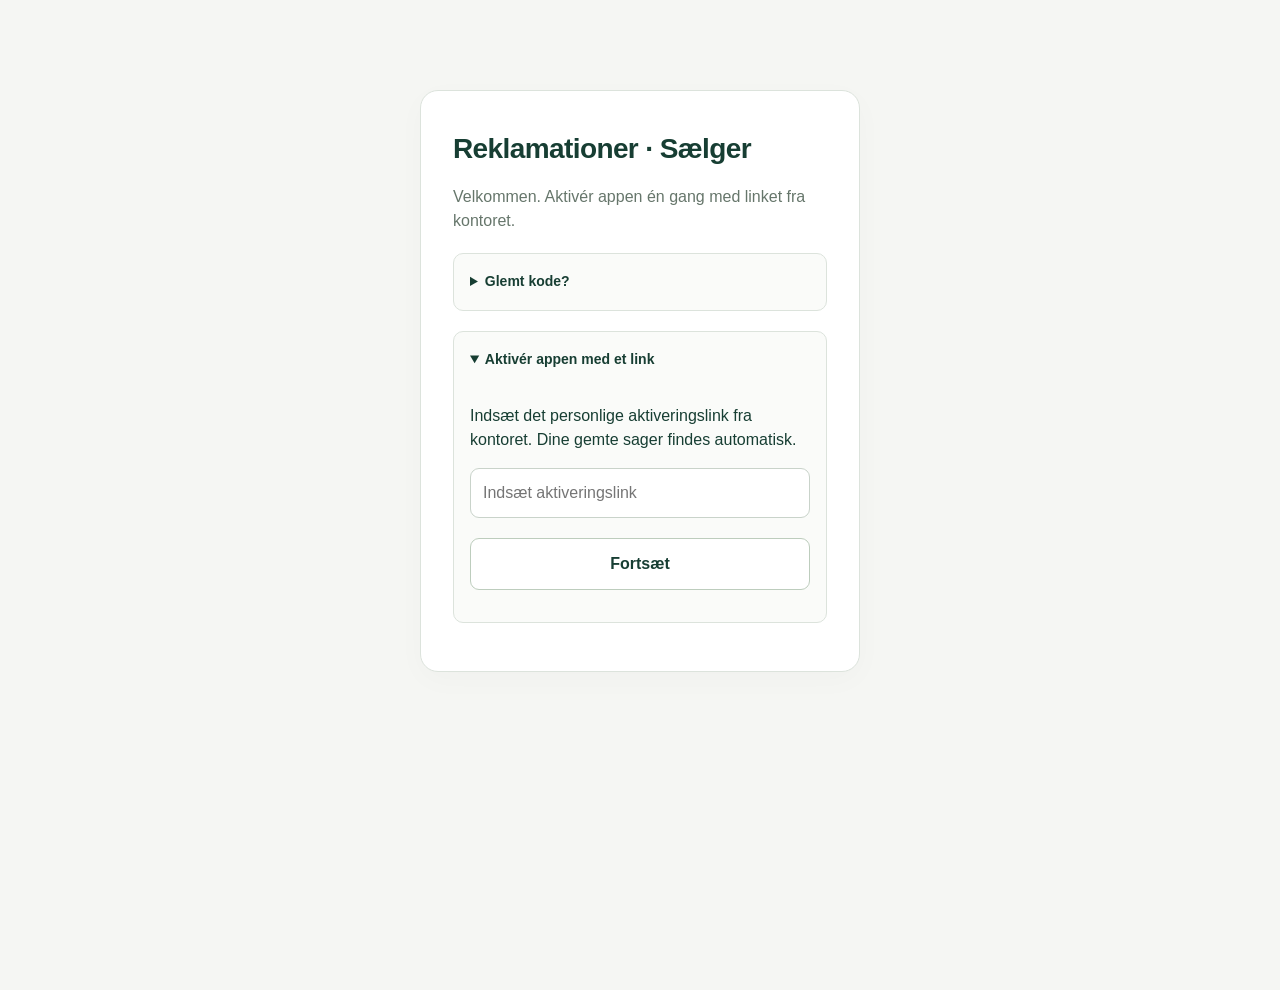
==== index.html @ e80d1214 "1.9.21: customer follow-up, case insights and clear attachment names" ====
<!doctype html><html lang="da"><head><meta charset="utf-8"><meta name="viewport" content="width=device-width,initial-scale=1,viewport-fit=cover"><meta name="theme-color" content="#f3f5ef"><link rel="manifest" href="manifest.webmanifest?v=1.9.21"><link rel="apple-touch-icon" href="seller-180.png"><meta name="apple-mobile-web-app-capable" content="yes"><meta name="apple-mobile-web-app-status-bar-style" content="default"><link rel="icon" type="image/png" href="seller-192.png"><meta name="apple-mobile-web-app-title" content="Reklamationer Sælger"><title>Reklamationer · Wallmann</title><link rel="stylesheet" href="style.css?v=1.9.21"><script src="config.js?v=1.9.21"></script><script src="auth.js?v=1.9.21"></script></head><body class="seller-page">
<header><a class="brand" href="index.html"><img src="wallmann-logo.png" alt="Wallmann"></a></header>
<main id="sellerApp">
<section id="home" class="home"><h1>Reklamationer</h1><label for="seller">Vælg sælger</label><select id="seller"><option value="">Vælg sælger</option></select><button id="newCase" class="primary">Ny reklamationssag <span>＋</span></button><button id="resume" hidden>Fortsæt kladde</button><button id="deleteDraft" class="danger" hidden>Slet kladde</button><p id="draftHomeStatus" role="status"></p><p class="subtle">Dit valg huskes på denne telefon.</p><p class="local-note">Sager gemmes på denne enhed. Fælles adgang til kontoret tilsluttes før brug med kundedata.</p><a class="text-link" href="office.html">Åbn kontor</a><section id="openCases" class="open-cases" hidden><div class="open-heading"><h2>Mine sager</h2><button id="refreshCases" class="text-button">Opdatér</button></div><form id="sellerSearch" class="seller-search" role="search"><label for="sellerQuery">Søg i alle mine sager</label><div class="seller-search-input"><input id="sellerQuery" type="search" placeholder="Kundenavn, adresse eller sagsnummer" enterkeyhint="search"><button type="submit" class="primary">Søg</button></div><button type="button" id="clearSellerSearch" class="text-button" hidden>Ryd søgning</button></form><p id="openCasesStatus" class="subtle" role="status"></p><div id="openCasesList" class="case-list"></div><button id="moreSellerCases" hidden>Vis flere ↓</button></section></section>
<section id="savedDetail" hidden><button id="closeSaved" class="text-button">‹ Forside</button><div id="savedDetailContent"></div></section>
<section id="caseFlow" hidden><div class="case-line"><button id="backHome" class="text-button">‹ Forside</button><span id="caseNumber"></span></div><nav class="steps" aria-label="Sagens trin"><button data-step="0">1 · Kunde</button><button data-step="1">2 · Dokumentation</button><button data-step="2">3 · Overblik</button></nav><p id="draftStatus" role="status" class="draft-status"></p>
<form id="caseForm" novalidate><section data-page="0"><h1>Kunde og gennemgang</h1><p class="subtle">Sagsnummeret følger oplysninger og billeder.</p><div id="customerFields" class="fields"></div></section>
<section data-page="1" hidden><h1>Hvad drejer det sig om?</h1><label for="claimType">Reklamationstype</label><select id="claimType" name="claimType"></select><p class="subtle" id="typeIntro"></p><details open><summary>Observationer og målinger</summary><div id="typeFields" class="fields"></div><fieldset id="typeChecks"><legend>Registrerede forhold</legend></fieldset></details><details><summary>Produkt og montering</summary><div id="productFields" class="fields"></div></details><details open><summary>Beskrivelse og næste skridt</summary><div id="closingFields" class="fields"></div></details></section>
<section data-page="2" hidden><h1>Gennemgå sagen</h1><div id="review"></div><div id="workflowFields"></div></section>
<p id="formError" class="error" role="alert"></p><div class="actions"><button type="button" id="previous">Tilbage</button><button type="button" id="next" class="primary">Videre</button><button id="saveCase" class="primary" hidden>Gem sag på enheden</button></div></form></section>
<section id="success" hidden class="home"><span class="success-icon">✓</span><h1>Sagen er gemt</h1><p id="savedCaseNumber"></p><p>Oplysninger og billeder er gemt på denne enhed.</p><button id="finish" class="primary">Til forsiden</button></section>
</main>
<aside id="cameraDrawer" class="camera-drawer" hidden aria-label="Billeder til sagen"><button id="cameraHandle" class="camera-handle" aria-expanded="false" aria-controls="cameraContent"><span class="handle-mark"></span><span class="camera-title"><svg viewBox="0 0 24 24" aria-hidden="true"><path d="M3 7h4l2-3h6l2 3h4v14H3z"/><circle cx="12" cy="13" r="4"/></svg><span>Billeder <b id="photoCount">0/10</b></span></span><span id="cameraArrow" aria-hidden="true">⌃</span></button><div id="cameraContent" hidden><div class="photo-controls"><button id="selectPhotos">Vælg</button><button id="deletePhotos" class="danger" disabled hidden>Slet valgte</button></div><div id="photoStrip" class="photo-strip"></div><div class="actions"><button id="albumButton">Vælg fra telefonen</button><button id="cameraButton" class="primary">Tag billede</button></div><p id="photoStatus" class="subtle" role="status"></p></div></aside>
<input id="cameraInput" type="file" accept="image/*" capture="environment" hidden><input id="albumInput" type="file" accept="image/*" multiple hidden>
<dialog id="viewer"><div class="viewer-bar"><span id="viewerCount"></span><button id="closeViewer" aria-label="Luk billedvisning">×</button></div><img id="viewerImage" alt=""><div class="actions"><button id="previousImage" aria-label="Forrige billede">←</button><button id="nextImage" aria-label="Næste billede">→</button></div></dialog>
<script src="schema.js?v=1.9.21"></script><script src="store.js?v=1.9.21"></script><script src="remote-store.js?v=1.9.21"></script><script src="workflow.js?v=1.9.21"></script><script src="attachment-preview.js?v=1.9.21"></script><script src="uploads.js?v=1.9.21"></script><script src="smart.js?v=1.9.21"></script><script src="case-activity.js?v=1.9.21"></script><script src="report-pdf.js?v=1.9.21"></script><script src="report-preview.js?v=1.9.21"></script>
<script src="case-report.js?v=1.9.21"></script><script src="visit-tools.js?v=1.9.21"></script><script src="case-tools.js?v=1.9.21"></script><script src="camera.js?v=1.9.21"></script><script src="seller.js?v=1.9.21"></script><script src="settings.js?v=1.9.21"></script><script src="update.js?v=1.9.21"></script></body></html>
---- style.css ----
:root{color-scheme:light;--ink:#173e33;--muted:#66766b;--paper:#f3f5ef;--green:#204d3b;--line:#d4ded2;--soft:#e8efdf}*{box-sizing:border-box}html{background:var(--paper);min-height:100%}body{margin:0;background:var(--paper);color:var(--ink);font:16px/1.5 -apple-system,BlinkMacSystemFont,"Segoe UI",sans-serif;min-height:100dvh}button,input,select,textarea{font:inherit;color:inherit}button,a,input,select,textarea{-webkit-tap-highlight-color:transparent}button{cursor:pointer;background:#fff;border:1px solid #bdcdbd;border-radius:12px;padding:13px 17px;font-weight:650;min-height:48px}button:disabled{opacity:.5;cursor:default}.primary{background:var(--green);border-color:var(--green);color:#fff}button:focus-visible,a:focus-visible,input:focus-visible,select:focus-visible,textarea:focus-visible{outline:3px solid #74915a;outline-offset:3px}header{display:flex;align-items:center;justify-content:space-between;gap:20px;max-width:2400px;margin:auto;padding:calc(env(safe-area-inset-top,0px) + 19px) 20px 17px;border-bottom:1px solid var(--line)}header span{font-size:13px;color:var(--muted)}.brand img{width:151px;display:block;filter:brightness(0) saturate(100%) invert(22%) sepia(18%) saturate(1101%) hue-rotate(109deg) brightness(91%)}main{max-width:680px;padding:24px 20px calc(100px + env(safe-area-inset-bottom,0px));margin:auto}h1{font-size:clamp(28px,7vw,36px);letter-spacing:-1px;line-height:1.15;margin:10px 0 20px}h2{font-size:21px;letter-spacing:-.3px;margin:0 0 15px}h3{font-size:16px;margin:18px 0 8px}.home{padding:clamp(34px,9vh,100px) 0 10px}.home h1{font-size:38px}.eyebrow{font-size:12px;font-weight:750;letter-spacing:1.8px}.home>button,.home>select{width:100%;margin:8px 0}.home .primary{display:flex;justify-content:space-between}.home p{font-size:14px}.home .local-note{margin-top:30px;padding-top:20px;border-top:1px solid var(--line)}.subtle{color:var(--muted);font-size:14px}.local-note{color:var(--muted);font-size:13px}.text-link{color:var(--ink);text-underline-offset:4px}.case-line{display:flex;justify-content:space-between;align-items:center;gap:8px;font-size:13px}.text-button{border:0;background:none;padding:6px 0;min-height:38px}.steps{display:flex;border-bottom:1px solid var(--line);gap:5px;margin:12px 0}.steps button{border:0;background:none;border-radius:0;font-size:13px;padding:12px 7px;flex:1;color:var(--muted);min-height:44px}.steps button[aria-current="step"]{border-bottom:3px solid var(--green);color:var(--ink)}.draft-status{font-size:12px;color:var(--muted);min-height:18px}.fields{display:grid;grid-template-columns:1fr;gap:17px}label{display:block;font-weight:650;font-size:14px;margin-bottom:6px}input,select,textarea{border:1px solid #b4c4b4;border-radius:10px;padding:12px;background:#fff;width:100%;min-height:48px;font-size:16px}textarea{resize:vertical;min-height:100px}input[type=checkbox]{width:22px;height:22px;min-height:0;accent-color:var(--green);flex:none}.field:has(textarea){grid-column:1/-1}details{border:1px solid var(--line);border-radius:14px;background:#fff;margin:16px 0;padding:0 16px 16px}details:not([open]){padding-bottom:0}summary{font-weight:700;cursor:pointer;padding:17px 0;min-height:56px}fieldset{border:0;border-top:1px solid var(--line);padding:18px 0 0;margin:20px 0 0}legend{font-size:14px;font-weight:700;padding:0 8px 0 0}.check-label{display:flex;align-items:center;gap:12px;margin:0;padding:10px 0;min-height:44px;font-weight:450}.actions{display:flex;gap:10px;margin-top:20px}.actions>*{flex:1}.error{color:#a53829;font-size:14px}.error:empty{display:none}.notice{font-size:13px;background:var(--soft);border-radius:10px;padding:15px;margin:18px 0}.summary-card{border:1px solid var(--line);border-radius:14px;padding:18px;background:#fff;margin:15px 0}.summary-card p{margin:6px 0;overflow-wrap:anywhere}dl{margin:0}dt{font-size:12px;color:var(--muted);margin-top:12px}dd{margin:3px 0;white-space:pre-wrap;overflow-wrap:anywhere}.success-icon{display:grid;place-items:center;width:62px;height:62px;border-radius:50%;background:var(--soft);font-size:36px;margin-bottom:26px}[hidden]{display:none!important}.camera-drawer{position:fixed;z-index:20;bottom:0;left:0;right:0;background:var(--paper);border-top:1px solid #a5b9a3;border-radius:18px 18px 0 0;box-shadow:0 -5px 30px #173e3312;padding:0 16px env(safe-area-inset-bottom,0px);max-height:82dvh;overflow:auto;overscroll-behavior:contain}.camera-handle{border:0;background:none;display:flex;width:100%;align-items:center;justify-content:space-between;position:relative;min-height:66px;padding:16px 3px 10px;touch-action:pan-x}.handle-mark{position:absolute;width:34px;height:4px;background:#afbeac;border-radius:5px;top:7px;left:calc(50% - 17px)}.camera-title{display:flex;align-items:center;gap:12px}.camera-title svg{width:25px;height:25px;stroke:currentColor;fill:none;stroke-width:1.7}.camera-title b{font-size:13px;margin-left:10px;font-weight:450;color:var(--muted)}#cameraArrow{font-size:25px}.camera-drawer .actions{margin-top:14px}#cameraContent{max-width:680px;margin:auto;padding-bottom:10px}.photo-controls{display:flex;justify-content:space-between;margin:0 0 10px}.photo-controls button{font-size:14px;min-height:40px;padding:8px 12px}.danger{color:#a53829}.photo-strip{display:grid;grid-auto-flow:column;grid-auto-columns:calc((100% - 12px)/2);gap:12px;overflow-x:auto;scroll-snap-type:x mandatory;padding:4px 3px 10px;overscroll-behavior-x:contain}.photo-card{position:relative;scroll-snap-align:start;min-width:0}.photo-card .open-photo{width:100%;padding:0;height:clamp(155px,25dvh,260px);background:#e4ebdf;border:1px solid var(--line);overflow:hidden;border-radius:12px;display:block;cursor:zoom-in}.photo-card img{width:100%;height:100%;object-fit:contain}.photo-card p{font-size:12px;margin:6px 0}.photo-card.selected .open-photo{outline:3px solid var(--green);outline-offset:1px}.photo-card.selecting .open-photo{cursor:default}.photo-check{position:absolute;right:8px;top:8px;background:white;padding:5px;border-radius:7px;display:flex}.placeholder{display:grid;place-items:center;height:clamp(155px,25dvh,260px);background:#e4ebdf;border:1px solid var(--line);border-radius:12px;color:var(--muted);font-weight:600}dialog{padding:16px;border:1px solid var(--line);border-radius:16px;background:var(--paper);color:var(--ink);width:min(950px,96vw);max-height:94dvh}dialog::backdrop{background:#112b24df}.viewer-bar{display:flex;align-items:center;justify-content:space-between;margin-bottom:12px}.viewer-bar button{min-height:40px;padding:2px 15px;font-size:25px}#viewerImage{display:block;width:100%;max-height:65dvh;object-fit:contain}.office-main{max-width:2400px;width:96%;padding:25px 0}.office-toolbar{display:flex;flex-wrap:wrap;justify-content:space-between;align-items:center;gap:16px;margin-bottom:24px}.office-toolbar h1{margin:0;font-size:30px}.office-search{display:flex;gap:10px;max-width:650px;flex:1}.office-search input{min-width:0}.office-layout{display:grid;grid-template-columns:290px minmax(0,1fr);gap:22px}.case-list{display:flex;flex-direction:column;gap:10px}.case-list button{text-align:left;font-weight:500;padding:16px}.case-list button strong,.case-list button span{display:block}.case-list button span{font-size:13px;color:var(--muted);margin-top:4px}.case-list button.active{border:2px solid var(--green);background:var(--soft)}.office-detail{background:white;border:1px solid var(--line);border-radius:16px;padding:clamp(20px,2vw,36px);min-width:0}.office-case-head{display:flex;justify-content:space-between;align-items:center;gap:20px;flex-wrap:wrap;border-bottom:1px solid var(--line);padding-bottom:18px;margin-bottom:20px}.office-case-head h2{margin-bottom:3px}.pill{background:var(--soft);padding:6px 12px;border-radius:8px;font-size:13px}.office-data{display:grid;grid-template-columns:repeat(3,minmax(0,1fr));gap:22px}.office-data .summary-card{margin:0}.office-gallery{display:grid;grid-template-columns:repeat(auto-fill,minmax(190px,1fr));gap:15px}.office-gallery .open-photo{height:205px}.gallery-toolbar{display:flex;align-items:center;gap:10px;flex-wrap:wrap;margin:24px 0 15px}.gallery-toolbar h3{margin:0 auto 0 0}.office-gallery a{display:block;font-size:13px;margin-top:6px;color:var(--ink)}.empty{padding:60px 20px;text-align:center;color:var(--muted)}.office-followup{display:grid;grid-template-columns:220px 1fr;gap:20px;margin-top:30px;border-top:1px solid var(--line);padding-top:20px}.office-followup button{align-self:end}.office-followup .field:has(textarea){grid-column:auto}.sr-only{position:absolute;width:1px;height:1px;overflow:hidden;clip:rect(0,0,0,0)}@media(min-width:560px){.fields{grid-template-columns:1fr 1fr}.camera-drawer{padding-inline:max(20px,calc((100vw - 680px)/2))}.home{max-width:480px;margin:auto}}@media(max-width:950px){.office-layout{grid-template-columns:1fr}.case-list{display:grid;grid-template-columns:repeat(auto-fit,minmax(200px,1fr))}.office-data{grid-template-columns:1fr 1fr}.office-followup{grid-template-columns:1fr}}@media(max-width:560px){.office-data{grid-template-columns:1fr}.office-gallery{grid-template-columns:repeat(2,minmax(0,1fr))}.office-gallery .open-photo{height:150px}.office-toolbar{align-items:stretch}.office-search{flex-basis:100%}main{padding-top:17px}.home{padding-top:40px}header{padding-inline:20px}.office-detail{padding:16px}}@media print{header,.office-toolbar,.case-list,.gallery-toolbar,.office-followup,.local-note{display:none}.office-layout,.office-data{display:block}.office-main{width:100%}.office-detail{border:0}.summary-card{break-inside:avoid}.office-gallery{grid-template-columns:repeat(3,1fr)}.photo-card{break-inside:avoid}body{background:#fff}}

.auth-locked body>header,.auth-locked body>main,.auth-locked body>aside{display:none!important}.auth-panel{max-width:440px;margin:12vh auto;padding:24px}.auth-panel input{font-size:26px;letter-spacing:12px;text-align:center}.auth-panel button{width:100%;margin-top:20px}

.account-actions{display:flex;align-items:center;gap:14px}.account-actions button{padding:6px 12px;font-size:13px;min-height:40px}.account-actions a{color:var(--ink);font-size:13px}header{flex-wrap:wrap}

.open-cases{margin-top:34px;padding-top:24px;border-top:1px solid var(--line)}.open-heading{display:flex;align-items:center;justify-content:space-between;gap:12px}.open-heading h2{margin:0}.open-cases .case-list{display:flex}.open-cases .case-list button{width:100%}

/* Fluid layouts share the same controls across phones, tablets and desktops. */
body{min-height:100vh;min-height:100dvh}
header{padding-left:max(16px,env(safe-area-inset-left,0px));padding-right:max(16px,env(safe-area-inset-right,0px))}
#sellerApp{max-width:1100px;padding-inline:clamp(16px,3vw,32px)}
.field,.fields>*,.office-data>*,.office-followup>*,.steps button,.actions>*{min-width:0}
input,select,textarea{max-width:100%}
.case-line{flex-wrap:wrap}.case-line span,.case-list button,.office-case-head h2{overflow-wrap:anywhere}
.actions,.photo-controls,.office-search{flex-wrap:wrap}
.actions>*{flex:1 1 120px}.office-search{flex:1 1 430px;max-width:850px}
.office-search input{flex:1 1 220px;width:auto}.office-search button{flex:0 0 auto}
.office-main{width:100%;padding:clamp(16px,2vw,36px) max(16px,env(safe-area-inset-right,0px)) calc(24px + env(safe-area-inset-bottom,0px)) max(16px,env(safe-area-inset-left,0px))}
.office-layout{grid-template-columns:clamp(230px,21vw,320px) minmax(0,1fr)}
.office-data{grid-template-columns:repeat(auto-fit,minmax(min(100%,240px),1fr))}
.office-gallery{grid-template-columns:repeat(auto-fill,minmax(min(100%,210px),1fr))}
.office-followup{grid-template-columns:minmax(180px,240px) minmax(0,1fr)}
.office-followup button{justify-self:start}
.camera-drawer{max-height:82vh;max-height:82dvh;padding-left:max(16px,env(safe-area-inset-left,0px),calc((100vw - 720px)/2));padding-right:max(16px,env(safe-area-inset-right,0px),calc((100vw - 720px)/2))}
.camera-handle{position:sticky;top:0;z-index:2;background:var(--paper)}
.photo-controls{gap:8px}.photo-controls button{min-height:44px}.photo-check{min-width:44px;min-height:44px;align-items:center;justify-content:center}
dialog{max-width:calc(100vw - 24px);max-height:94vh;max-height:94dvh;overflow:auto}
.open-heading{flex-wrap:wrap}.open-heading button,.text-button,.account-actions button{min-height:44px}
@media(min-width:760px){
  #sellerApp .home{max-width:none;display:grid;grid-template-columns:minmax(0,1fr) minmax(0,1fr);column-gap:clamp(30px,5vw,70px);align-content:start}
  #sellerApp .home>*{grid-column:1}
  #sellerApp .home .open-cases{grid-column:2;grid-row:1/span 8;margin:0;padding:0 0 0 clamp(24px,3vw,40px);border-top:0;border-left:1px solid var(--line)}
  #sellerApp .home>button{align-self:start}
  #sellerApp .home h1{font-size:clamp(32px,4vw,46px)}
  #customerFields{grid-template-columns:repeat(2,minmax(0,1fr))}
  #review{display:grid;grid-template-columns:repeat(2,minmax(0,1fr));gap:16px;align-items:start}
  #review>.summary-card{margin:0}
}
@media(max-width:1000px){
  .office-layout{grid-template-columns:minmax(0,1fr)}
  .office-layout>.case-list,.case-list{grid-template-columns:repeat(auto-fit,minmax(min(100%,220px),1fr))}
  .office-layout>aside .case-list{display:grid;max-height:300px;overflow:auto;padding:3px}
}
@media(max-width:600px){
  .office-search{flex-basis:100%;gap:8px}.office-search input{flex-basis:100%}.office-search button{flex:1 1 100px}
  .office-gallery{grid-template-columns:repeat(2,minmax(0,1fr));gap:12px}
  .office-followup{grid-template-columns:minmax(0,1fr)}
  .office-followup button{justify-self:stretch}
  .office-toolbar h1{font-size:28px}.office-detail{padding:14px}
  .account-actions{margin-left:auto}.steps{gap:0}.steps button{padding:10px 3px;font-size:12px}
}
@media(max-height:500px) and (orientation:landscape){
  .home{padding-top:20px}.camera-drawer{max-height:90dvh}
  .photo-strip .open-photo,.photo-strip .placeholder{height:110px}
  #viewerImage{max-height:48dvh}
}
@media print{#sellerApp .home,.office-layout,.office-data{display:block}.office-main{width:100%;padding:0}.office-layout>aside{display:none}}
/* Action labels stay centered, including buttons with a trailing icon. */
.home>button,.actions>button,.office-search>button,.gallery-toolbar>button,.photo-controls>button{text-align:center;justify-content:center}
.home>.primary{display:block;position:relative;padding-inline:48px}
.home>.primary>span{position:absolute;right:17px;top:50%;transform:translateY(-50%)}

/* Shared office overview, flowing from desktop rows to mobile cards. */
.office-filters{display:grid;grid-template-columns:repeat(4,minmax(0,1fr));gap:14px;margin:16px 0}.office-filters label{display:grid;gap:6px;font-weight:650}.office-filters input,.office-filters select{width:100%;min-width:0}.case-columns,.case-overview .case-row{display:grid;grid-template-columns:minmax(220px,2.5fr) minmax(110px,1fr) minmax(100px,1fr) minmax(100px,1fr) minmax(150px,1.2fr);align-items:center;gap:16px}.case-columns{padding:10px 20px;font-size:.85rem;font-weight:700;color:var(--muted)}.case-overview{display:grid;gap:8px}.case-overview .case-row{width:100%;text-align:left;padding:18px 20px;font-size:1rem}.case-customer{display:grid;gap:5px;min-width:0;overflow-wrap:anywhere}.case-customer strong{font-size:1.12rem}.case-customer .subtle{font-size:.92rem;font-weight:400}.case-row .pill{justify-self:start;font-size:.85rem}.case-number{font-weight:700}.office-detail[hidden]{display:none}.office-detail>.text-button{margin-bottom:16px}#moreCases{display:block;margin:20px auto}#moreCases[hidden]{display:none}
.update-notice{position:relative;margin:12px auto;max-width:calc(100% - 24px);width:max-content;box-shadow:0 4px 24px #173c3033;background:#fff;border:2px solid #204e3e;border-radius:14px;padding:8px;text-align:center}.update-notice button{background:#204e3e;color:#fff;font-size:.95rem;min-height:44px}.update-notice p{font-size:.9rem;max-width:360px;margin:8px}.update-notice p:empty{display:none}.has-update{padding-bottom:110px}
@media(max-width:1000px){.case-columns{display:none}.case-overview .case-row{grid-template-columns:minmax(0,2fr) minmax(0,1fr) minmax(0,1fr);gap:10px}.case-row .case-customer{grid-column:1/-1}.case-row .pill{grid-column:2/-1}.office-filters{grid-template-columns:repeat(2,minmax(0,1fr))}}
@media(max-width:480px){.case-overview .case-row{grid-template-columns:1fr 1fr;padding:14px}.case-row .case-customer{grid-column:1/-1}.case-row .pill{grid-column:auto}.case-row .case-number,.case-row .case-date,.case-row .case-seller{font-size:.9rem}.office-filters{gap:10px}.office-filters label{font-size:.85rem}.office-search{width:100%}}
.settings-button{display:grid;place-items:center;padding:10px;min-width:44px;min-height:44px;background:transparent;border:0;margin-left:auto}.settings-button svg{width:23px;height:23px;fill:none;stroke:currentColor;stroke-width:1.5}.settings-dialog{max-width:420px}.settings-dialog h2{margin:0}.settings-dialog input{letter-spacing:6px;font-size:22px}.settings-dialog label{margin-top:14px}.settings-dialog form>button{width:100%;margin-top:20px}.settings-dialog p{font-size:.92rem}

.account-actions .settings-button{min-height:44px;min-width:44px}

/* Safari date controls must fit their grid cell at every viewport width. */
.office-filters>label{min-width:0;max-width:100%}.office-filters input[type="date"]{display:block;box-sizing:border-box;min-width:0;min-inline-size:0;width:100%;max-width:100%;height:48px;-webkit-appearance:none;appearance:none;overflow:hidden}.office-filters input[type="date"]::-webkit-date-and-time-value{text-align:left;min-width:0}.office-filters input[type="date"]::-webkit-datetime-edit{min-width:0;padding:0}
@media(max-width:600px){.office-filters .date-filter{grid-column:1/-1}}

.workflow-editor{display:grid;gap:14px}.workflow-editor [hidden]{display:none}.workflow-editor input,.workflow-editor select,.workflow-editor textarea{min-width:0;width:100%}.open-heading{flex-wrap:wrap}.open-heading h2{margin-right:auto}.open-cases>.case-list button{overflow-wrap:anywhere}

.auth-panel input[type="text"]{font-size:16px;letter-spacing:normal;text-align:left;width:100%;min-width:0;box-sizing:border-box}.auth-panel details{margin-top:20px}.auth-panel summary{cursor:pointer}.auth-panel p{overflow-wrap:anywhere}

.auth-panel form>label{display:block;margin:16px 0 0}.auth-panel form>label input{margin-top:6px}

#cameraContent{height:0;overflow:hidden;padding-bottom:0;transition:height .26s cubic-bezier(.2,.7,.2,1)}.camera-handle{touch-action:none}.case-tools{margin-top:24px}.case-tools form>button{margin-top:16px}.attachment-row{display:flex;align-items:center;gap:12px;margin:10px 0}.attachment-row button{overflow-wrap:anywhere;min-width:0}.case-tools input[type=file]{font-size:14px}.case-tools .field{min-width:0}.case-tools .fields{margin-bottom:20px}@media(prefers-reduced-motion:reduce){#cameraContent{transition:none}}

.attachment-row{flex-wrap:wrap;gap:10px}.attachment-name{flex:1 1 180px;overflow-wrap:anywhere}.attachment-row button{flex:0 0 auto}.attachment-preview{width:min(1100px,96vw);padding:18px;max-height:94dvh}.attachment-preview-bar{display:flex;align-items:center;gap:12px;position:sticky;top:-18px;background:var(--paper);padding:8px 0;z-index:1}.attachment-preview-bar h2{flex:1;min-width:0;overflow-wrap:anywhere;margin:0;font-size:18px}.attachment-preview-body{min-height:140px}.attachment-text{font:inherit;white-space:pre-wrap;overflow-wrap:anywhere;background:white;border:1px solid var(--line);border-radius:12px;padding:20px}.attachment-image{display:block;max-width:100%;max-height:72dvh;object-fit:contain;margin:auto}.attachment-pdf{width:100%;height:70dvh;border:1px solid var(--line);background:white}.mail-headers{background:white;padding:16px;border-radius:12px}.mail-headers dt:first-child{margin-top:0}@media(max-width:550px){.attachment-preview-bar{flex-wrap:wrap}.attachment-preview-bar h2{flex-basis:100%}.attachment-preview-bar button{flex:1}.attachment-text{padding:12px}}
.case-progress{display:grid;gap:5px;min-width:0}.case-next{font-size:13px;font-weight:450;display:-webkit-box;-webkit-line-clamp:2;-webkit-box-orient:vertical;overflow:hidden;overflow-wrap:anywhere}.case-snippet{font-size:14px;font-weight:450;display:-webkit-box;-webkit-line-clamp:2;-webkit-box-orient:vertical;overflow:hidden;overflow-wrap:anywhere}mark{background:#e3ecb6;color:var(--ink);border-radius:3px}.overdue{color:#a53829;font-size:14px;font-weight:650}.timeline-event{border-left:3px solid var(--line);padding:4px 0 12px 16px;margin:0 0 14px}.timeline-event p{margin:5px 0}.timeline-text{white-space:pre-wrap;overflow-wrap:anywhere;font-size:14px}.timeline-note{border-top:1px solid var(--line);margin-top:18px;padding-top:8px}.attachment-drop{border:2px dashed #9bb19a;border-radius:12px;padding:14px;margin-top:16px;transition:background .12s}.attachment-drop p{margin:0 0 10px;font-size:14px}.attachment-drop.dragging{background:var(--soft);border-color:var(--green)}.case-progress .pill{width:fit-content}.workflow-editor .field{margin-bottom:12px}.case-timeline>button{margin:6px 0}@media(max-width:1000px){.case-row .case-progress{grid-column:1/-1}}@media(hover:none){.attachment-drop>p{display:none}}

/* Compact case status, shared by seller and office. Status text remains visible. */
.case-card.case-open{background:#f0f6ee}.case-card.case-closed{background:#f0f1f0}
.case-card .case-title{display:flex;align-items:baseline;gap:8px}.case-card .case-status-dot{display:inline-block;flex:0 0 7px;width:7px;height:7px;border-radius:50%;background:#36763d}.case-closed .case-status-dot{background:#222}
.case-opening{border:1px solid #cbd7cb;border-radius:18px;padding:24px 32px;color:#173f32;background:#f7f8f3;text-align:center;max-width:calc(100vw - 40px)}.case-opening::backdrop{background:rgba(16,35,27,.25)}.case-opening p{margin:10px 0 0;font-weight:600}.opening-spinner{display:inline-block;width:24px;height:24px;border:3px solid #d1dfd2;border-top-color:#214d3c;border-radius:50%;animation:case-spin .8s linear infinite}@keyframes case-spin{to{transform:rotate(360deg)}}@media(prefers-reduced-motion:reduce){.opening-spinner{animation:none}}

.seller-search{margin:0 0 14px;min-width:0}.seller-search-input{display:flex;gap:8px}.seller-search-input input{flex:1;min-width:0}.seller-search-input button{flex:none}.seller-search .text-button{margin-top:4px}

.visit-dialog{width:min(760px,calc(100vw - 24px));max-height:90dvh;overflow:auto;border:1px solid var(--line);border-radius:16px;background:var(--paper);color:var(--ink);padding:20px}.visit-dialog::backdrop{background:#173e3377}.visit-dialog textarea{min-height:300px}.visit-dialog button{margin:8px 6px 8px 0}.annotation-canvas{display:block;width:auto;height:auto;max-width:100%;max-height:50dvh;touch-action:none;margin:14px auto}.case-tools>.summary-card>button{margin:4px}.dictation-guide{font-size:14px;background:var(--soft);padding:12px;border-radius:8px}

.report-pictures{margin:18px 0}.report-photo-choice{display:flex;align-items:center;gap:10px;padding:10px;border:1px solid var(--line);border-radius:10px;margin:8px 0;background:#fff;overflow-wrap:anywhere}.report-photo-choice img{width:64px;height:54px;object-fit:cover;border-radius:5px}.report-photo-choice span{min-width:0}.report-photo-choice:has(input:checked){background:var(--soft)}
.report-preview canvas{display:block;width:100%;height:auto;background:white;border:1px solid var(--line)}.report-preview-nav{display:flex;align-items:center;justify-content:space-between;gap:8px;flex-wrap:wrap}.report-preview-nav span{font-size:14px}.report-preview-nav button{font-size:14px;padding:10px}.report-editor[hidden],.visit-dialog button[hidden]{display:none}
.install-guide ol{padding-left:24px}.install-guide li{margin:16px 0;line-height:1.5}.install-guide details{margin-top:24px;font-size:14px}.install-guide textarea{width:100%;min-height:100px}
/* Office follow-up uses the full width instead of a narrow sidebar. */
.office-followup{grid-template-columns:minmax(0,1fr);gap:16px;align-items:start}
.office-followup>.workflow-editor{margin:0;grid-template-columns:minmax(0,1fr);align-items:start;gap:16px}
.office-followup>.workflow-editor>.field{margin:0}
.office-followup>.workflow-editor>h3,.office-followup>.workflow-editor>p{grid-column:1/-1;margin:0}
.office-followup>.field{margin:0}.office-followup>button{justify-self:start}.office-followup>p:empty{display:none}
@media(min-width:650px){.office-followup>.workflow-editor{grid-template-columns:repeat(2,minmax(0,1fr))}}
@media(min-width:1100px){.office-followup>.workflow-editor{grid-template-columns:repeat(3,minmax(0,1fr))}}

/* Office overview: shared margins and a single search panel. */
.office-page{--office-gutter:clamp(16px,3vw,56px)}
.office-page>header{max-width:1920px;padding-inline:var(--office-gutter);gap:16px}
.office-page>header>.brand{margin-right:auto}.office-page>header>span{margin-right:12px}
.office-page .office-main{max-width:1920px;padding:28px var(--office-gutter) 40px}
.office-title{font-size:clamp(26px,2.4vw,34px);margin:0 0 24px}
.office-search-panel{padding:24px;border:1px solid var(--line);border-radius:16px;background:#fff}
.office-search-panel .office-toolbar{margin:0 0 20px;display:block}
.office-search-panel .office-search{display:grid;grid-template-columns:minmax(0,1fr) auto auto;max-width:none;width:100%;gap:12px}
.office-search-panel .office-search input{width:100%}
.office-search-panel .office-filters{margin:0;gap:20px}
.office-search-panel .office-filters label{margin:0;gap:8px}
.office-page #caseCount{margin:22px 0 12px}
.office-page .case-columns{padding-inline:20px}.office-page .case-overview .case-row{padding:20px;min-height:100px}
@media(max-width:700px){.office-search-panel{padding:16px}.office-search-panel .office-filters{gap:14px}.office-title{margin-bottom:18px}.office-page>header{flex-wrap:wrap}.office-page>header>span{display:none}}
@media(max-width:480px){.office-search-panel .office-search{grid-template-columns:1fr 1fr}.office-search-panel .office-search input{grid-column:1/-1}.office-page .office-main{padding-top:20px}}
/* Seller screens use one shared column and spacing rhythm. */
.seller-page{--seller-width:920px;--seller-gutter:clamp(16px,3vw,28px)}
.seller-page>header{max-width:var(--seller-width);padding-inline:var(--seller-gutter);gap:12px}
.seller-page>header>.brand{margin-right:auto}
.seller-page #sellerApp{max-width:var(--seller-width);padding:24px var(--seller-gutter) calc(104px + env(safe-area-inset-bottom,0px))}
.seller-page #sellerApp .home{display:block;max-width:none;padding:8px 0 0;margin:0}
.seller-page #sellerApp .home h1{font-size:clamp(30px,4vw,38px);margin:8px 0 24px}
.seller-page #sellerApp .home>button{margin:0 0 12px;min-height:52px}
.seller-page #sellerApp .home>p:empty{display:none}
.seller-page #sellerApp .home .open-cases{margin:20px 0 0;padding:20px 0 0;border:0;border-top:1px solid var(--line)}
.seller-page .open-heading{margin:0 0 16px;gap:12px}.seller-page .open-heading h2{font-size:23px}
.seller-page .seller-search{background:#fff;border:1px solid var(--line);border-radius:14px;padding:16px;margin-bottom:16px}
.seller-page .seller-search label{margin-bottom:8px}.seller-page .seller-search-input{gap:10px}
.seller-page .open-cases .case-list{display:grid;grid-template-columns:minmax(0,1fr);gap:12px}
.seller-page .open-cases .case-list button{margin:0;padding:16px;min-width:0;height:100%;align-self:stretch}
.seller-page #moreSellerCases{width:100%;margin-top:16px}
.seller-page .case-line{min-height:44px;margin-bottom:8px}
.seller-page .steps{display:grid;grid-template-columns:repeat(3,minmax(0,1fr));margin:0;gap:0}
.seller-page .steps button{text-align:center;min-height:48px}
.seller-page .draft-status{margin:10px 0 20px}
.seller-page #caseForm h1{font-size:clamp(26px,4vw,32px);margin:0 0 12px}
.seller-page #caseForm section>p.subtle{margin:0 0 20px}
.seller-page .fields{gap:18px 20px}.seller-page .field>label{margin:0 0 8px}
.seller-page #customerFields{background:white;border:1px solid var(--line);border-radius:14px;padding:16px}
.seller-page #caseForm details{margin:16px 0;padding-inline:16px}.seller-page #caseForm details summary{padding-block:16px}
.seller-page .actions{display:grid;grid-template-columns:repeat(2,minmax(0,1fr));gap:12px;margin-top:20px}
.seller-page .actions>button{width:100%;padding-inline:12px;text-align:center;min-height:50px}
.seller-page input[type=date]{min-width:0;min-inline-size:0;width:100%;height:48px;appearance:none;-webkit-appearance:none}
.seller-page input[type=date]::-webkit-date-and-time-value{text-align:left;min-width:0}
.seller-page #review{gap:16px}.seller-page #review .summary-card{margin:0 0 16px}
.seller-page #workflowFields .workflow-editor{padding:16px;border:1px solid var(--line);border-radius:14px;background:white}
.seller-page .camera-drawer{padding-inline:max(var(--seller-gutter),calc((100vw - var(--seller-width))/2 + var(--seller-gutter)));padding-bottom:env(safe-area-inset-bottom,0px)}
.seller-page #cameraContent{max-width:none}.seller-page .camera-handle{padding-inline:0}
.seller-page .photo-controls{margin-bottom:12px}.seller-page .photo-strip{gap:12px}
@media(min-width:700px){.seller-page .open-cases .case-list{grid-template-columns:repeat(2,minmax(0,1fr))}.seller-page #customerFields{padding:24px}.seller-page #caseForm details{padding-inline:24px}}
@media(max-width:380px){.seller-page .seller-search{padding:12px}.seller-page .seller-search-input{gap:8px}.seller-page .seller-search-input button{padding-inline:12px}.seller-page>header>span{display:none}}
.seller-page .fields>.field{display:flex;flex-direction:column}
.seller-page .fields>.field>input,.seller-page .fields>.field>select{margin-top:auto}
.seller-page #caseForm>.actions:has(#previous[hidden]){grid-template-columns:minmax(0,1fr)}
.seller-page #review{display:grid;grid-template-columns:minmax(0,1fr);gap:16px;margin-bottom:16px}
.seller-page #review>.summary-card{margin:0}.seller-page #review>.summary-card:first-child{grid-column:1/-1}
@media(min-width:700px){.seller-page #review{grid-template-columns:repeat(2,minmax(0,1fr))}}
.field-group-title{grid-column:1/-1;font-size:17px;margin:8px 0 0;padding-top:16px;border-top:1px solid var(--line)}.field-group-title:first-child{border:0;margin:0;padding:0}
.office-overview-heading{display:flex;justify-content:space-between;align-items:center;gap:16px;margin-bottom:24px}.office-overview-heading .office-title{margin:0}.create-case-button{display:flex;align-items:center;gap:8px;background:transparent;border:0;white-space:nowrap;padding:4px;font-size:14px}.create-case-button span{display:grid;place-items:center;width:32px;height:32px;border-radius:50%;background:var(--green);color:white;font-size:23px}
.office-create{width:min(860px,96vw);padding:24px}.creation-bar{display:flex;align-items:center;justify-content:space-between;gap:16px;margin-bottom:16px}.creation-bar h2{margin:0}.office-create form>button{margin-top:20px}.office-create .fields{gap:16px}.office-create .fields>label{margin:0;grid-column:1/-1}.office-create .fields>label select{margin-top:8px}.office-create .attachment-drop{background:#fff}.office-create details>.field{margin-top:20px}.office-create .fields>.field{min-width:0}.office-create .field:has(textarea){grid-column:1/-1}
@media(max-width:600px){.office-overview-heading{align-items:flex-start}.create-case-button{font-size:0;gap:0}.create-case-button span{font-size:25px}.office-create{padding:16px}}

.category-buttons{display:grid;grid-template-columns:repeat(3,minmax(0,1fr));gap:12px;margin-bottom:18px}.category-buttons button{min-height:60px;text-align:center;display:flex;align-items:center;justify-content:center;font-weight:650;font-size:15px;padding:12px}.category-buttons button[aria-pressed=true]{outline:3px solid #88a663;outline-offset:3px;box-shadow:inset 0 0 0 2px white}.mail-import{margin-bottom:22px}.mail-import textarea{width:100%;min-height:150px;margin-bottom:12px}.office-create.creating{position:fixed}.creation-progress{position:sticky;bottom:0;background:#f3f5ef;border:2px solid #204c3c;border-radius:16px;padding:24px;box-shadow:0 0 0 100vmax #f3f5efdd;text-align:center;z-index:5;display:grid;justify-items:center;gap:12px}.creation-spinner{width:30px;height:30px;border:4px solid #c9d5c5;border-top-color:#204c3c;border-radius:50%;animation:claim-spin 1s linear infinite}@keyframes claim-spin{to{transform:rotate(360deg)}}@media(max-width:600px){.category-buttons{grid-template-columns:1fr;gap:10px}.category-buttons button{min-height:48px}}@media(prefers-reduced-motion:reduce){.creation-spinner{animation:none}}

.creation-progress{position:fixed;top:50%;left:50%;bottom:auto;transform:translate(-50%,-50%);width:min(420px,85vw)}

/* Case sections: clear hierarchy and in-page navigation. */
#officeDetail .office-case-head h2{font-size:clamp(26px,3vw,34px);line-height:1.2}
#officeDetail .case-navigation{position:sticky;top:0;z-index:4;display:flex;gap:6px;overflow-x:auto;background:#f3f5ef;border:1px solid var(--line);border-radius:12px;padding:8px;margin:0 0 24px;box-shadow:0 4px 12px #173e330d}
#officeDetail .case-navigation button{flex:0 0 auto;min-height:44px;padding:9px 15px;border-color:transparent;background:transparent;font-size:14px;white-space:nowrap}
#officeDetail .case-navigation button:hover,#officeDetail .case-navigation button[aria-current]{background:var(--green);color:white}
#officeDetail .case-jump-target{scroll-margin-top:86px}
#officeDetail .summary-card{border-color:#cbd8cd;margin-top:20px;margin-bottom:20px}
#officeDetail .summary-card>h3:first-child{font-size:19px;line-height:1.35;background:#edf2e8;border-left:4px solid #52745b;border-radius:6px;padding:12px 14px;margin:0 0 18px}
#officeDetail .office-data{align-items:start}
#officeDetail .office-data>.summary-card{margin-top:0}
#officeDetail .case-tools>details{margin:24px 0;border-color:#cbd8cd}
#officeDetail .case-tools>details>summary{font-size:19px;line-height:1.4;background:#edf2e8;margin:0 -16px;padding:16px 20px;border-radius:13px;cursor:pointer}
#officeDetail .case-tools>details[open]>summary{border-radius:13px 13px 0 0;border-bottom:1px solid var(--line);margin-bottom:20px}
#officeDetail .case-tools>.case-timeline>summary{background:var(--green);color:white}
#officeDetail .field-group-title,#officeDetail .field-group-title:first-child{font-size:18px;background:#edf2e8;border:0;border-left:4px solid #52745b;padding:12px 14px;margin:20px 0 4px;border-radius:6px}
#officeDetail .gallery-toolbar{border-top:2px solid var(--line);padding-top:18px;margin-top:28px}
#officeDetail .gallery-toolbar h3{font-size:21px}
#officeDetail .office-followup{border-top:2px solid var(--line);padding-top:24px;margin-top:28px}
#officeDetail .workflow-editor>h3{font-size:21px}
#officeDetail .case-team form{display:grid;grid-template-columns:repeat(auto-fit,minmax(180px,1fr));gap:8px 20px}
#officeDetail .case-team form>p,#officeDetail .case-team form>button{grid-column:1/-1;justify-self:start}
#officeDetail .case-team .check-label{margin:0;padding:8px}
@media(max-width:600px){#officeDetail .case-navigation{margin-bottom:18px;padding:6px;gap:2px}#officeDetail .case-navigation button{padding:8px 12px}#officeDetail .summary-card>h3:first-child,#officeDetail .case-tools>details>summary{font-size:18px}#officeDetail .case-jump-target{scroll-margin-top:78px}}

.back-to-top{position:fixed;right:max(18px,env(safe-area-inset-right));bottom:calc(18px + env(safe-area-inset-bottom));z-index:5;min-height:44px;padding:10px 15px;font-size:14px;background:#204d3b;color:white;border:1px solid #fff8;border-radius:24px;box-shadow:0 3px 12px #173e3326}.back-to-top[hidden]{display:none}

/* Separate the type chooser, observations and checklists from preceding fields. */
.office-create details>.field,.case-edit form>.field{margin-top:24px;margin-bottom:20px}
.office-create details>.fields,.case-edit form>.fields{row-gap:22px}
.office-create fieldset,.case-edit fieldset,#typeChecks{margin-top:24px;padding:18px;border:1px solid var(--line);border-radius:12px}
.office-create fieldset legend,.case-edit fieldset legend,#typeChecks legend{font-weight:700;padding:0 8px}
#typeFields{margin-top:20px;row-gap:22px}

.bc-return-number{display:table;padding:7px 12px;border:1px solid #b4c7b5;border-radius:8px;background:#e8efdf;color:#173e33;font-size:18px;font-weight:750;letter-spacing:.2px;margin:10px 0}

.attention-bar{display:flex;flex-wrap:wrap;gap:8px;margin:16px 0}.attention-bar button{min-height:40px;padding:8px 12px;font-size:14px}.attention-bar button[aria-pressed=true]{background:var(--green);color:white}.case-new{display:table;background:#204d3b;color:white;padding:3px 8px;border-radius:6px;font-size:12px;font-weight:700;width:fit-content}.contact-link{color:var(--ink);text-decoration:underline;text-underline-offset:3px}.duplicate-dialog,.conflict-copy{width:min(700px,94vw);max-height:90dvh;padding:24px}.duplicate-dialog>button{margin:8px 8px 0 0}.conflict-copy textarea{min-height:45vh}.case-tools [role=status]>button{display:block;margin-top:12px}

/* Persistent save follows the currently edited section and uses its normal validation. */
.case-floating-save{position:fixed;right:max(18px,env(safe-area-inset-right));bottom:calc(76px + env(safe-area-inset-bottom));z-index:5;min-height:44px;padding:12px 18px;border-radius:24px;box-shadow:0 3px 12px #173e3326;font-size:14px;width:auto}
.case-floating-save:disabled{opacity:.65;cursor:default}
#officeDetail,#savedDetailContent{padding-bottom:140px}

/* Consistent saved-case actions and navigation. */
.case-save-actions{display:flex;flex-wrap:wrap;gap:12px;align-items:center;margin:24px 0 90px}.case-save-actions p{flex-basis:100%;margin:0}.case-save-actions button{width:auto}.case-sticky-identity{flex:0 0 100%;font-size:.9rem;font-weight:650;padding:4px 8px;overflow-wrap:anywhere}.case-navigation{flex-wrap:wrap}.leave-dialog{max-width:520px;padding:24px;border:1px solid #ccd8ce;border-radius:16px}.leave-dialog button{display:block;width:100%;margin-top:12px}.case-toast{position:fixed;bottom:90px;left:50%;transform:translateX(-50%);z-index:1100;background:#194d3c;color:white;border-radius:12px;padding:14px 22px;max-width:calc(100% - 32px);box-shadow:0 4px 20px #0002}.case-tools .field{margin-bottom:16px}.case-jump-target{scroll-margin-top:145px}.admin-delete{border:1px solid #c07a70!important}.admin-delete .danger{color:#9b3023}.attachment-preview-bar .attachment-paging{display:flex;gap:8px;align-items:center}@media(max-width:600px){.case-navigation{gap:4px}.case-navigation button{padding:9px;font-size:.85rem}.case-save-actions button{flex:1}.case-floating-save{max-width:65vw}.case-jump-target{scroll-margin-top:180px}}

.attachment-manage-row{display:grid;grid-template-columns:minmax(0,1fr) auto;gap:12px;align-items:end;padding:12px 0;border-bottom:1px solid #d9e1d9}.attachment-manage-row.removed{opacity:.65}.attachment-manage-row input{margin-top:8px}.attachment-manage-row button{width:auto}@media(max-width:600px){.attachment-manage-row{grid-template-columns:1fr}.attachment-manage-row button{justify-self:start}}

#officeDetail .case-jump-target{scroll-margin-top:var(--case-nav-offset,160px)}#officeDetail .case-navigation button:hover:not([aria-current]){background:#e2eadd;color:var(--green)}

/* Camera: compact bottom handle, expandable preview strip and continuous capture. */
.camera-reserve{display:block!important;margin:6px auto!important;min-height:36px!important;padding:6px 10px!important;width:auto!important;font-size:12px!important;background:transparent!important;color:var(--muted)!important;border:0!important;text-decoration:underline}
.saved-camera-drawer{position:fixed;bottom:0;left:0;right:0;z-index:20;background:var(--paper);border-top:1px solid var(--line);box-shadow:0 -4px 20px #173e3314;padding:0 max(16px,calc((100vw - 720px)/2)) env(safe-area-inset-bottom,0px)}
.saved-camera-drawer .camera-handle{width:100%;min-height:52px;margin:0;padding:10px 0;display:flex;justify-content:space-between;align-items:center}
.saved-camera-content{display:grid;grid-template-rows:0fr;transition:grid-template-rows .26s ease}
.saved-camera-drawer.expanded .saved-camera-content{grid-template-rows:1fr}
.saved-camera-inner{overflow:hidden;min-height:0;max-height:65vh;max-height:65dvh}
.saved-camera-drawer.expanded .saved-camera-inner{overflow:auto;overscroll-behavior:contain}
.saved-camera-inner>.primary{width:100%;margin-top:8px}.saved-camera-inner>p{font-size:13px;margin:8px 0 12px}.saved-camera-inner .photo-strip{margin:8px 0}.saved-camera-inner .photo-card{min-width:0}
.seller-page #savedDetail{padding-bottom:70px}.seller-page #savedDetail .case-floating-save{bottom:calc(70px + env(safe-area-inset-bottom,0px));z-index:19}
.live-camera{padding:16px;background:#12281f;color:white;border:0;border-radius:16px;width:min(680px,calc(100vw - 20px));max-height:94vh;max-height:94dvh;overflow:auto;overscroll-behavior:contain}
.live-camera::backdrop,.camera-photo-preview::backdrop{background:#000c}.live-camera-head{display:flex;align-items:center;justify-content:space-between;gap:12px}.live-camera h2{font-size:20px;color:white;margin:0}.live-camera-head button{min-height:44px}.live-camera video{display:block;width:100%;height:48vh;height:48dvh;object-fit:contain;background:#000;margin-top:12px;border-radius:12px}.live-camera p{font-size:14px;line-height:1.4;margin:10px 0}.live-camera .camera-reserve{color:#d3e0d7!important}.camera-shutter{display:block;margin:12px auto 4px;background:white;color:#163f30;border:4px solid #b1c7ba;border-radius:50%;width:88px;height:88px;padding:6px;font-size:14px;font-weight:bold}.live-camera-thumbs{display:flex;gap:8px;overflow-x:auto}.live-camera-thumbs button{flex:0 0 56px;padding:0;height:48px;border-radius:6px;overflow:hidden}.live-camera-thumbs img{width:100%;height:100%;object-fit:cover}.camera-photo-preview{max-width:95vw;max-height:94dvh;border:0;border-radius:12px;padding:12px}.camera-photo-preview>button{display:block;margin:0 0 10px auto}.camera-photo-preview img{display:block;max-width:100%;max-height:78dvh;object-fit:contain}
@media(prefers-reduced-motion:reduce){.saved-camera-content{transition:none}}
@media print{.saved-camera-drawer,.live-camera{display:none}}

/* Camera controls and the uncropped native frame */
.live-camera-head button{color:#173e33;background:#fff}
.live-camera video{width:auto;height:auto;max-width:100%;max-height:48dvh;margin:12px auto 0;object-fit:contain}
.pending-camera-photos{padding:12px;border:1px solid var(--line);border-radius:12px;margin-block:12px;background:var(--soft)}
.pending-camera-photos img{width:100%;height:130px;object-fit:contain;border-radius:8px}
#viewerImage,.attachment-image{touch-action:pan-y pinch-zoom}

.seller-page .case-list button span.case-new,.case-new{color:#fff!important;-webkit-text-fill-color:#fff;background:var(--green)}

/* Compact mail review and optional first follow-up. */
.original-mail pre{white-space:pre-wrap;overflow-wrap:anywhere;font:inherit;max-height:24rem;overflow:auto}.import-review{margin-top:1rem}.import-review dl{display:grid;grid-template-columns:minmax(8rem,1fr) minmax(0,2fr);gap:.5rem 1rem;max-height:22rem;overflow:auto}.import-review dt{font-weight:600}.import-review dd{margin:0;white-space:pre-wrap;overflow-wrap:anywhere}.creation-followup{margin:1.5rem 0;padding:1rem;border:1px solid #c9d7c8;border-radius:12px}.creation-followup h3{margin-top:0}@media(max-width:540px){.import-review dl{grid-template-columns:1fr;gap:.25rem}.import-review dd{margin-bottom:.75rem}}

.case-loading{max-width:1100px;margin:auto}.case-load-status{font-weight:700;padding:16px;border-left:4px solid #78935b;background:#edf2e7}.case-load-placeholder{padding:20px;margin-top:16px;border-radius:14px;background:#eef0ec;color:#50645a;border:1px solid #d7dfd3}.case-load-placeholder h2{font-size:1.1rem;margin:0 0 12px}.case-load-placeholder p{margin:0}

/* Stable image slots: never expose a broken-image icon during network reads. */
.photo-card .open-photo.photo-loading-host{position:relative;background:#f0f3ee}
.photo-card img.photo-awaiting{visibility:hidden}
.photo-loading{position:absolute;inset:0;display:flex;flex-direction:column;align-items:center;justify-content:center;gap:12px;padding:18px;color:#66766b;font-size:13px;font-weight:500;line-height:1.4;text-align:center;pointer-events:none}
.photo-loading[hidden]{display:none}
.photo-loading-wheel{width:25px;height:25px;border:2px solid #d6e0d2;border-top-color:#54755f;border-radius:50%;animation:photo-turn 1s linear infinite}
.photo-load-failed .photo-loading-wheel{display:none}.photo-retry{color:#204d3b;text-decoration:underline;text-underline-offset:3px;font-weight:650}
.office-gallery a[aria-disabled="true"]{color:#7c887f;text-decoration:none;font-size:12px}
@keyframes photo-turn{to{transform:rotate(360deg)}}
@media(prefers-reduced-motion:reduce){.photo-loading-wheel{animation:none}}

/* Calm, consistent surfaces and hierarchy across the two apps. */
:root{--paper:#f5f6f3;--line:#dce3dc;--soft:#edf2e8}
body{font-weight:400}button{border-radius:9px}input,select,textarea{border-color:#c9d3ca;border-radius:9px}button:focus-visible,a:focus-visible,input:focus-visible,select:focus-visible,textarea:focus-visible{outline:2px solid #78946a;outline-offset:3px}
body>header{background:#fff;border-bottom-color:var(--line)}
.auth-panel{background:#fff;border:1px solid var(--line);border-radius:18px;padding:32px;margin:10vh auto;box-shadow:0 8px 30px #173e3306}.auth-panel h1{font-size:28px;letter-spacing:-.6px}.auth-panel details{background:#fafbf9;border-radius:10px}.auth-panel summary{font-size:14px}.auth-panel>p{color:var(--muted)}
.office-detail{border-radius:14px}.office-case-head h2{font-size:28px;letter-spacing:-.6px}.office-case-head{padding-bottom:24px}.office-case-head .subtle{font-size:13px}
#officeDetail .summary-card>h3:first-child{background:transparent;border:0;border-bottom:1px solid var(--line);border-radius:0;padding:0 0 12px;font-size:17px;margin-bottom:16px}
#officeDetail .case-tools>details>summary{background:#f4f6f2;font-size:17px;border-radius:11px;padding:16px 20px}
#officeDetail .case-tools>.case-timeline>summary{background:#e9f0e8;color:var(--ink)}
#officeDetail .case-tools>details[open]>summary{border-radius:11px 11px 0 0}
#officeDetail .field-group-title,#officeDetail .field-group-title:first-child{background:transparent;border-left:0;border-bottom:1px solid var(--line);border-radius:0;padding:12px 0;font-size:17px}
#officeDetail .case-navigation{background:#fff;box-shadow:0 3px 12px #173e3308}.case-sticky-identity{color:var(--muted);font-size:12px;letter-spacing:.1px}
.attention-bar{gap:6px}.attention-bar button{border-radius:8px;font-weight:600}
.seller-page .attention-bar{flex-wrap:nowrap;overflow-x:auto;padding:3px 1px 5px;gap:6px}.seller-page .attention-bar button{flex:1 0 auto;white-space:nowrap;font-size:13px;padding:8px;min-height:44px}
@media(max-width:560px){.auth-panel{margin:6vh 16px;padding:24px}.seller-page .attention-bar button{font-size:12px}.office-case-head h2{font-size:24px}}
.case-quick-contacts{display:grid;gap:16px;border-top:1px solid var(--line);margin-top:18px;padding-top:16px}.case-quick-contacts strong{font-size:13px}.contact-actions{display:flex;flex-wrap:wrap;gap:8px;margin-top:8px}.contact-action{display:inline-block;max-width:100%;overflow-wrap:anywhere;border:1px solid var(--line);border-radius:8px;padding:10px 12px;color:var(--ink);background:#f7f9f5;text-decoration:none;font-size:14px;min-height:44px;width:fit-content}.report-choices{display:grid;grid-template-columns:1fr 1fr;gap:16px;margin:24px 0}.report-choice{text-align:left;padding:24px}.report-choice strong,.report-choice span{display:block}.report-choice span{margin-top:10px}.case-report-dialog>button{margin:8px 8px 8px 0}.case-report-dialog .report-photo-choice input[type=text]{min-width:0;flex:1;font-size:16px}.case-report-dialog .check-label{align-items:flex-start;white-space:pre-wrap;overflow-wrap:anywhere}@media(max-width:540px){.report-choices{grid-template-columns:1fr}.contact-actions{flex-direction:column}}

/* Keep the create icon optically centered, independent of the system font. */
.create-case-button span{position:relative;font-size:0!important;flex:0 0 32px;line-height:1}
.create-case-button span::before,.create-case-button span::after{content:"";position:absolute;left:50%;top:50%;width:16px;height:2px;border-radius:1px;background:currentColor;transform:translate(-50%,-50%)}
.create-case-button span::after{transform:translate(-50%,-50%) rotate(90deg)}

.case-next-shortcuts{border-top:1px solid var(--line,#dce3dc);margin-top:16px;padding-top:12px}.case-next-shortcuts button{min-height:44px}.case-next-shortcuts .contact-actions{margin-top:12px}

/* Optional office insights are loaded only when requested. */
.case-insights{width:min(850px,calc(100vw - 32px));max-height:90dvh;overflow:auto;padding:24px;border:1px solid #cbd7cc;border-radius:16px;color:#183f33;background:#f6f7f3}
.case-insights>button{float:right}.case-insights h2{clear:both;padding-top:16px}.case-insights table{width:100%;border-collapse:collapse}.case-insights th,.case-insights td{text-align:left;padding:10px 8px;border-bottom:1px solid #dce3db;overflow-wrap:anywhere}.case-insights th:last-child,.case-insights td:last-child{text-align:right;white-space:nowrap}
.office-overview-heading{flex-wrap:wrap;gap:12px}.office-overview-heading>.text-button{margin-left:auto}
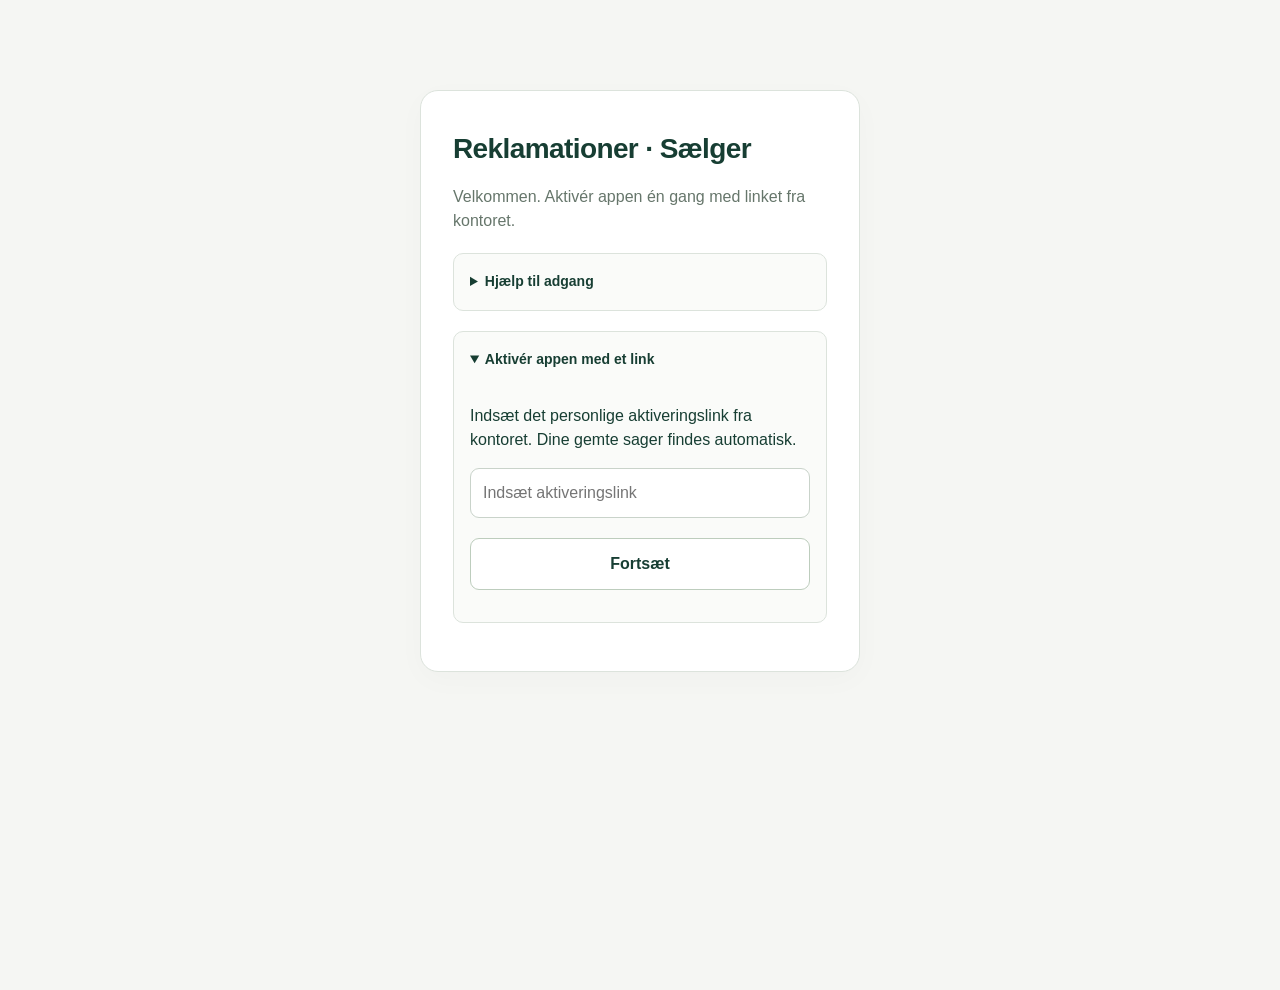
==== commit cec426b7: "1.9.23 Private device access without personal PIN Preserve existing activation, encrypted drafts, ro" ====
--- a/index.html
+++ b/index.html
@@ -1,4 +1,4 @@
-<!doctype html><html lang="da"><head><meta charset="utf-8"><meta name="viewport" content="width=device-width,initial-scale=1,viewport-fit=cover"><meta name="theme-color" content="#f3f5ef"><link rel="manifest" href="manifest.webmanifest?v=1.9.21"><link rel="apple-touch-icon" href="seller-180.png"><meta name="apple-mobile-web-app-capable" content="yes"><meta name="apple-mobile-web-app-status-bar-style" content="default"><link rel="icon" type="image/png" href="seller-192.png"><meta name="apple-mobile-web-app-title" content="Reklamationer Sælger"><title>Reklamationer · Wallmann</title><link rel="stylesheet" href="style.css?v=1.9.21"><script src="config.js?v=1.9.21"></script><script src="auth.js?v=1.9.21"></script></head><body class="seller-page">
+<!doctype html><html lang="da"><head><meta charset="utf-8"><meta name="viewport" content="width=device-width,initial-scale=1,viewport-fit=cover"><meta name="theme-color" content="#f3f5ef"><link rel="manifest" href="manifest.webmanifest?v=1.9.23"><link rel="apple-touch-icon" href="seller-180.png"><meta name="apple-mobile-web-app-capable" content="yes"><meta name="apple-mobile-web-app-status-bar-style" content="default"><link rel="icon" type="image/png" href="seller-192.png"><meta name="apple-mobile-web-app-title" content="Reklamationer Sælger"><title>Reklamationer · Wallmann</title><link rel="stylesheet" href="style.css?v=1.9.23"><script src="config.js?v=1.9.23"></script><script src="auth.js?v=1.9.23"></script></head><body class="seller-page">
 <header><a class="brand" href="index.html"><img src="wallmann-logo.png" alt="Wallmann"></a></header>
 <main id="sellerApp">
 <section id="home" class="home"><h1>Reklamationer</h1><label for="seller">Vælg sælger</label><select id="seller"><option value="">Vælg sælger</option></select><button id="newCase" class="primary">Ny reklamationssag <span>＋</span></button><button id="resume" hidden>Fortsæt kladde</button><button id="deleteDraft" class="danger" hidden>Slet kladde</button><p id="draftHomeStatus" role="status"></p><p class="subtle">Dit valg huskes på denne telefon.</p><p class="local-note">Sager gemmes på denne enhed. Fælles adgang til kontoret tilsluttes før brug med kundedata.</p><a class="text-link" href="office.html">Åbn kontor</a><section id="openCases" class="open-cases" hidden><div class="open-heading"><h2>Mine sager</h2><button id="refreshCases" class="text-button">Opdatér</button></div><form id="sellerSearch" class="seller-search" role="search"><label for="sellerQuery">Søg i alle mine sager</label><div class="seller-search-input"><input id="sellerQuery" type="search" placeholder="Kundenavn, adresse eller sagsnummer" enterkeyhint="search"><button type="submit" class="primary">Søg</button></div><button type="button" id="clearSellerSearch" class="text-button" hidden>Ryd søgning</button></form><p id="openCasesStatus" class="subtle" role="status"></p><div id="openCasesList" class="case-list"></div><button id="moreSellerCases" hidden>Vis flere ↓</button></section></section>
@@ -13,5 +13,5 @@
 <aside id="cameraDrawer" class="camera-drawer" hidden aria-label="Billeder til sagen"><button id="cameraHandle" class="camera-handle" aria-expanded="false" aria-controls="cameraContent"><span class="handle-mark"></span><span class="camera-title"><svg viewBox="0 0 24 24" aria-hidden="true"><path d="M3 7h4l2-3h6l2 3h4v14H3z"/><circle cx="12" cy="13" r="4"/></svg><span>Billeder <b id="photoCount">0/10</b></span></span><span id="cameraArrow" aria-hidden="true">⌃</span></button><div id="cameraContent" hidden><div class="photo-controls"><button id="selectPhotos">Vælg</button><button id="deletePhotos" class="danger" disabled hidden>Slet valgte</button></div><div id="photoStrip" class="photo-strip"></div><div class="actions"><button id="albumButton">Vælg fra telefonen</button><button id="cameraButton" class="primary">Tag billede</button></div><p id="photoStatus" class="subtle" role="status"></p></div></aside>
 <input id="cameraInput" type="file" accept="image/*" capture="environment" hidden><input id="albumInput" type="file" accept="image/*" multiple hidden>
 <dialog id="viewer"><div class="viewer-bar"><span id="viewerCount"></span><button id="closeViewer" aria-label="Luk billedvisning">×</button></div><img id="viewerImage" alt=""><div class="actions"><button id="previousImage" aria-label="Forrige billede">←</button><button id="nextImage" aria-label="Næste billede">→</button></div></dialog>
-<script src="schema.js?v=1.9.21"></script><script src="store.js?v=1.9.21"></script><script src="remote-store.js?v=1.9.21"></script><script src="workflow.js?v=1.9.21"></script><script src="attachment-preview.js?v=1.9.21"></script><script src="uploads.js?v=1.9.21"></script><script src="smart.js?v=1.9.21"></script><script src="case-activity.js?v=1.9.21"></script><script src="report-pdf.js?v=1.9.21"></script><script src="report-preview.js?v=1.9.21"></script>
-<script src="case-report.js?v=1.9.21"></script><script src="visit-tools.js?v=1.9.21"></script><script src="case-tools.js?v=1.9.21"></script><script src="camera.js?v=1.9.21"></script><script src="seller.js?v=1.9.21"></script><script src="settings.js?v=1.9.21"></script><script src="update.js?v=1.9.21"></script></body></html>
+<script src="schema.js?v=1.9.23"></script><script src="store.js?v=1.9.23"></script><script src="remote-store.js?v=1.9.23"></script><script src="case-helpers.js?v=1.9.23"></script><script src="workflow.js?v=1.9.23"></script><script src="attachment-preview.js?v=1.9.23"></script><script src="uploads.js?v=1.9.23"></script><script src="smart.js?v=1.9.23"></script><script src="case-activity.js?v=1.9.23"></script><script src="report-pdf.js?v=1.9.23"></script><script src="report-preview.js?v=1.9.23"></script>
+<script src="case-report.js?v=1.9.23"></script><script src="visit-tools.js?v=1.9.23"></script><script src="case-tools.js?v=1.9.23"></script><script src="camera.js?v=1.9.23"></script><script src="seller.js?v=1.9.23"></script><script src="settings.js?v=1.9.23"></script><script src="update.js?v=1.9.23"></script></body></html>
--- a/style.css
+++ b/style.css
@@ -290,3 +290,19 @@
 .case-insights{width:min(850px,calc(100vw - 32px));max-height:90dvh;overflow:auto;padding:24px;border:1px solid #cbd7cc;border-radius:16px;color:#183f33;background:#f6f7f3}
 .case-insights>button{float:right}.case-insights h2{clear:both;padding-top:16px}.case-insights table{width:100%;border-collapse:collapse}.case-insights th,.case-insights td{text-align:left;padding:10px 8px;border-bottom:1px solid #dce3db;overflow-wrap:anywhere}.case-insights th:last-child,.case-insights td:last-child{text-align:right;white-space:nowrap}
 .office-overview-heading{flex-wrap:wrap;gap:12px}.office-overview-heading>.text-button{margin-left:auto}
+
+/* Optional case helpers: compact, readable and safe on touch screens. */
+.case-helper-details{margin-top:18px;padding:14px;border:1px solid var(--line,#d4dfd5);border-radius:12px;background:#fff}
+.case-helper-details summary{cursor:pointer;font-weight:650}
+.review-row{display:flex;gap:12px;align-items:center;justify-content:space-between;padding:10px 0;border-bottom:1px solid #e3e9e3}
+.review-row>span{min-width:0;overflow-wrap:anywhere}
+.review-row button{flex-shrink:0}
+.workflow-review,.workflow-waiting-hint{margin:16px 0;padding:16px;background:#f3f5ef;border-radius:12px}
+.workflow-review h4{margin:0 0 8px}
+.helper-dialog{width:min(640px,calc(100vw - 32px));max-height:90dvh;overflow:auto;padding:22px;border:1px solid #d4dfd5;border-radius:16px}
+.helper-dialog textarea,.helper-dialog select,.case-helper-details textarea{width:100%;margin:10px 0;box-sizing:border-box}
+.helper-dialog textarea{min-height:240px}
+@media(max-width:480px){.helper-dialog{padding:16px}.review-row{align-items:flex-start;gap:8px}.review-row button{padding:8px}.workflow-review{padding:12px}}
+
+select:not([multiple]){-webkit-appearance:none;appearance:none;padding-right:44px!important;background-image:url("data:image/svg+xml,%3Csvg xmlns='http://www.w3.org/2000/svg' width='18' height='18' viewBox='0 0 24 24'%3E%3Cpath d='m6 9 6 6 6-6' fill='none' stroke='%23173e33' stroke-width='2' stroke-linecap='round'/%3E%3C/svg%3E")!important;background-position:right 16px center!important;background-repeat:no-repeat!important;background-size:18px!important}
+@media(forced-colors:active){select:not([multiple]){appearance:auto;background-image:none!important}}
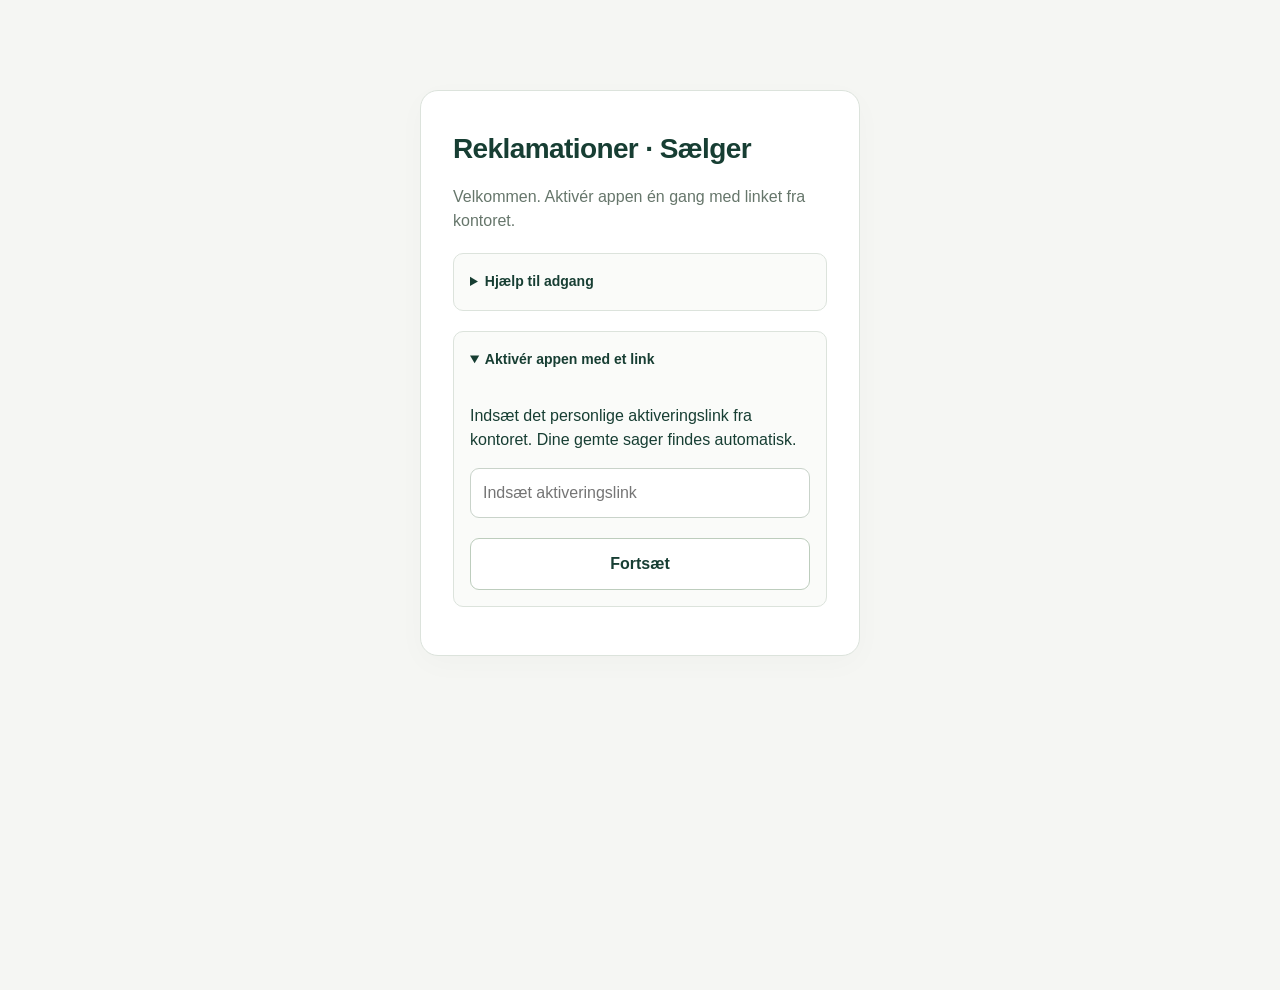
==== commit 5424cd73: "1.9.26 Handle Outlook activation links and show clear mobile feedback Accept copied Microsoft Safe L" ====
--- a/index.html
+++ b/index.html
@@ -1,4 +1,4 @@
-<!doctype html><html lang="da"><head><meta charset="utf-8"><meta name="viewport" content="width=device-width,initial-scale=1,viewport-fit=cover"><meta name="theme-color" content="#f3f5ef"><link rel="manifest" href="manifest.webmanifest?v=1.9.23"><link rel="apple-touch-icon" href="seller-180.png"><meta name="apple-mobile-web-app-capable" content="yes"><meta name="apple-mobile-web-app-status-bar-style" content="default"><link rel="icon" type="image/png" href="seller-192.png"><meta name="apple-mobile-web-app-title" content="Reklamationer Sælger"><title>Reklamationer · Wallmann</title><link rel="stylesheet" href="style.css?v=1.9.23"><script src="config.js?v=1.9.23"></script><script src="auth.js?v=1.9.23"></script></head><body class="seller-page">
+<!doctype html><html lang="da"><head><meta charset="utf-8"><meta name="viewport" content="width=device-width,initial-scale=1,viewport-fit=cover"><meta name="theme-color" content="#f3f5ef"><link rel="manifest" href="manifest.webmanifest?v=1.9.26"><link rel="apple-touch-icon" href="seller-180.png"><meta name="apple-mobile-web-app-capable" content="yes"><meta name="apple-mobile-web-app-status-bar-style" content="default"><link rel="icon" type="image/png" href="seller-192.png"><meta name="apple-mobile-web-app-title" content="Reklamationer Sælger"><title>Reklamationer · Wallmann</title><link rel="stylesheet" href="style.css?v=1.9.26"><script src="config.js?v=1.9.26"></script><script src="auth.js?v=1.9.26"></script></head><body class="seller-page">
 <header><a class="brand" href="index.html"><img src="wallmann-logo.png" alt="Wallmann"></a></header>
 <main id="sellerApp">
 <section id="home" class="home"><h1>Reklamationer</h1><label for="seller">Vælg sælger</label><select id="seller"><option value="">Vælg sælger</option></select><button id="newCase" class="primary">Ny reklamationssag <span>＋</span></button><button id="resume" hidden>Fortsæt kladde</button><button id="deleteDraft" class="danger" hidden>Slet kladde</button><p id="draftHomeStatus" role="status"></p><p class="subtle">Dit valg huskes på denne telefon.</p><p class="local-note">Sager gemmes på denne enhed. Fælles adgang til kontoret tilsluttes før brug med kundedata.</p><a class="text-link" href="office.html">Åbn kontor</a><section id="openCases" class="open-cases" hidden><div class="open-heading"><h2>Mine sager</h2><button id="refreshCases" class="text-button">Opdatér</button></div><form id="sellerSearch" class="seller-search" role="search"><label for="sellerQuery">Søg i alle mine sager</label><div class="seller-search-input"><input id="sellerQuery" type="search" placeholder="Kundenavn, adresse eller sagsnummer" enterkeyhint="search"><button type="submit" class="primary">Søg</button></div><button type="button" id="clearSellerSearch" class="text-button" hidden>Ryd søgning</button></form><p id="openCasesStatus" class="subtle" role="status"></p><div id="openCasesList" class="case-list"></div><button id="moreSellerCases" hidden>Vis flere ↓</button></section></section>
@@ -13,5 +13,5 @@
 <aside id="cameraDrawer" class="camera-drawer" hidden aria-label="Billeder til sagen"><button id="cameraHandle" class="camera-handle" aria-expanded="false" aria-controls="cameraContent"><span class="handle-mark"></span><span class="camera-title"><svg viewBox="0 0 24 24" aria-hidden="true"><path d="M3 7h4l2-3h6l2 3h4v14H3z"/><circle cx="12" cy="13" r="4"/></svg><span>Billeder <b id="photoCount">0/10</b></span></span><span id="cameraArrow" aria-hidden="true">⌃</span></button><div id="cameraContent" hidden><div class="photo-controls"><button id="selectPhotos">Vælg</button><button id="deletePhotos" class="danger" disabled hidden>Slet valgte</button></div><div id="photoStrip" class="photo-strip"></div><div class="actions"><button id="albumButton">Vælg fra telefonen</button><button id="cameraButton" class="primary">Tag billede</button></div><p id="photoStatus" class="subtle" role="status"></p></div></aside>
 <input id="cameraInput" type="file" accept="image/*" capture="environment" hidden><input id="albumInput" type="file" accept="image/*" multiple hidden>
 <dialog id="viewer"><div class="viewer-bar"><span id="viewerCount"></span><button id="closeViewer" aria-label="Luk billedvisning">×</button></div><img id="viewerImage" alt=""><div class="actions"><button id="previousImage" aria-label="Forrige billede">←</button><button id="nextImage" aria-label="Næste billede">→</button></div></dialog>
-<script src="schema.js?v=1.9.23"></script><script src="store.js?v=1.9.23"></script><script src="remote-store.js?v=1.9.23"></script><script src="case-helpers.js?v=1.9.23"></script><script src="workflow.js?v=1.9.23"></script><script src="attachment-preview.js?v=1.9.23"></script><script src="uploads.js?v=1.9.23"></script><script src="smart.js?v=1.9.23"></script><script src="case-activity.js?v=1.9.23"></script><script src="report-pdf.js?v=1.9.23"></script><script src="report-preview.js?v=1.9.23"></script>
-<script src="case-report.js?v=1.9.23"></script><script src="visit-tools.js?v=1.9.23"></script><script src="case-tools.js?v=1.9.23"></script><script src="camera.js?v=1.9.23"></script><script src="seller.js?v=1.9.23"></script><script src="settings.js?v=1.9.23"></script><script src="update.js?v=1.9.23"></script></body></html>
+<script src="schema.js?v=1.9.26"></script><script src="store.js?v=1.9.26"></script><script src="remote-store.js?v=1.9.26"></script><script src="case-helpers.js?v=1.9.26"></script><script src="workflow.js?v=1.9.26"></script><script src="attachment-preview.js?v=1.9.26"></script><script src="uploads.js?v=1.9.26"></script><script src="smart.js?v=1.9.26"></script><script src="case-activity.js?v=1.9.26"></script><script src="report-pdf.js?v=1.9.26"></script><script src="report-preview.js?v=1.9.26"></script>
+<script src="case-report.js?v=1.9.26"></script><script src="visit-tools.js?v=1.9.26"></script><script src="case-tools.js?v=1.9.26"></script><script src="camera.js?v=1.9.26"></script><script src="seller.js?v=1.9.26"></script><script src="settings.js?v=1.9.26"></script><script src="update.js?v=1.9.26"></script></body></html>
--- a/style.css
+++ b/style.css
@@ -68,7 +68,7 @@
 @media(max-width:480px){.case-overview .case-row{grid-template-columns:1fr 1fr;padding:14px}.case-row .case-customer{grid-column:1/-1}.case-row .pill{grid-column:auto}.case-row .case-number,.case-row .case-date,.case-row .case-seller{font-size:.9rem}.office-filters{gap:10px}.office-filters label{font-size:.85rem}.office-search{width:100%}}
 .settings-button{display:grid;place-items:center;padding:10px;min-width:44px;min-height:44px;background:transparent;border:0;margin-left:auto}.settings-button svg{width:23px;height:23px;fill:none;stroke:currentColor;stroke-width:1.5}.settings-dialog{max-width:420px}.settings-dialog h2{margin:0}.settings-dialog input{letter-spacing:6px;font-size:22px}.settings-dialog label{margin-top:14px}.settings-dialog form>button{width:100%;margin-top:20px}.settings-dialog p{font-size:.92rem}
 
-.account-actions .settings-button{min-height:44px;min-width:44px}
+.account-actions{max-width:100%;min-width:0;flex-wrap:wrap}.account-actions .settings-button{min-height:44px;min-width:44px;max-width:100%;overflow-wrap:anywhere}
 
 /* Safari date controls must fit their grid cell at every viewport width. */
 .office-filters>label{min-width:0;max-width:100%}.office-filters input[type="date"]{display:block;box-sizing:border-box;min-width:0;min-inline-size:0;width:100%;max-width:100%;height:48px;-webkit-appearance:none;appearance:none;overflow:hidden}.office-filters input[type="date"]::-webkit-date-and-time-value{text-align:left;min-width:0}.office-filters input[type="date"]::-webkit-datetime-edit{min-width:0;padding:0}
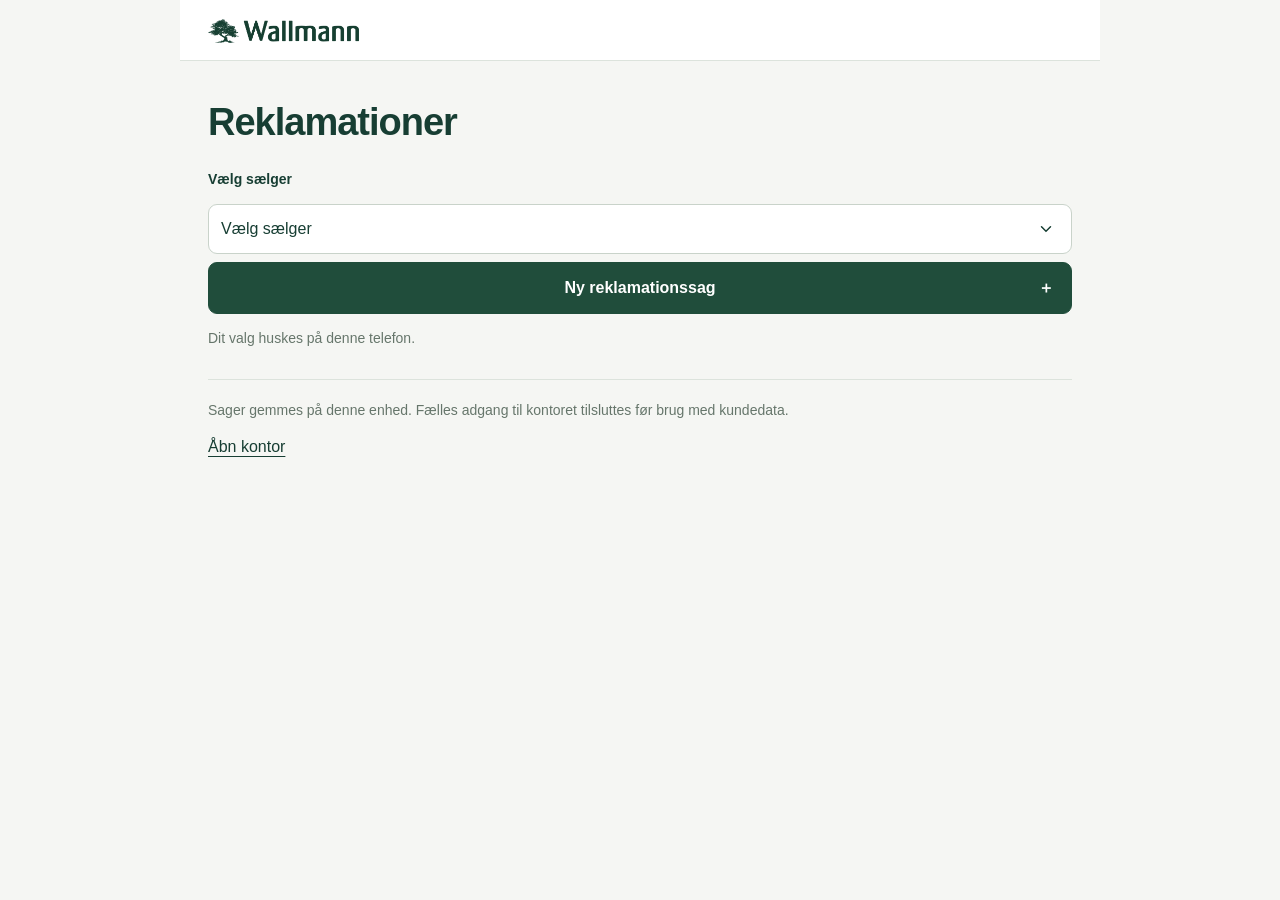
==== commit 46945733: "1.9.27 Content-Security-Policy på sælger- og kontorsiden Streng CSP som meta-tag: scripts og workers" ====
--- a/index.html
+++ b/index.html
@@ -1,4 +1,4 @@
-<!doctype html><html lang="da"><head><meta charset="utf-8"><meta name="viewport" content="width=device-width,initial-scale=1,viewport-fit=cover"><meta name="theme-color" content="#f3f5ef"><link rel="manifest" href="manifest.webmanifest?v=1.9.26"><link rel="apple-touch-icon" href="seller-180.png"><meta name="apple-mobile-web-app-capable" content="yes"><meta name="apple-mobile-web-app-status-bar-style" content="default"><link rel="icon" type="image/png" href="seller-192.png"><meta name="apple-mobile-web-app-title" content="Reklamationer Sælger"><title>Reklamationer · Wallmann</title><link rel="stylesheet" href="style.css?v=1.9.26"><script src="config.js?v=1.9.26"></script><script src="auth.js?v=1.9.26"></script></head><body class="seller-page">
+<!doctype html><html lang="da"><head><meta charset="utf-8"><meta http-equiv="Content-Security-Policy" content="default-src 'none'; script-src https://kaysaaar.github.io/reklamationer/; worker-src https://kaysaaar.github.io/reklamationer/; style-src 'self' 'unsafe-inline'; img-src 'self' data: blob:; font-src 'self' data:; connect-src 'self' https://script.google.com https://script.googleusercontent.com; media-src 'self' blob:; frame-src blob:; manifest-src 'self'; object-src 'none'; base-uri 'none'; form-action 'self'"><meta name="viewport" content="width=device-width,initial-scale=1,viewport-fit=cover"><meta name="theme-color" content="#f3f5ef"><link rel="manifest" href="manifest.webmanifest?v=1.9.27"><link rel="apple-touch-icon" href="seller-180.png"><meta name="apple-mobile-web-app-capable" content="yes"><meta name="apple-mobile-web-app-status-bar-style" content="default"><link rel="icon" type="image/png" href="seller-192.png"><meta name="apple-mobile-web-app-title" content="Reklamationer Sælger"><title>Reklamationer · Wallmann</title><link rel="stylesheet" href="style.css?v=1.9.27"><script src="config.js?v=1.9.27"></script><script src="auth.js?v=1.9.27"></script></head><body class="seller-page">
 <header><a class="brand" href="index.html"><img src="wallmann-logo.png" alt="Wallmann"></a></header>
 <main id="sellerApp">
 <section id="home" class="home"><h1>Reklamationer</h1><label for="seller">Vælg sælger</label><select id="seller"><option value="">Vælg sælger</option></select><button id="newCase" class="primary">Ny reklamationssag <span>＋</span></button><button id="resume" hidden>Fortsæt kladde</button><button id="deleteDraft" class="danger" hidden>Slet kladde</button><p id="draftHomeStatus" role="status"></p><p class="subtle">Dit valg huskes på denne telefon.</p><p class="local-note">Sager gemmes på denne enhed. Fælles adgang til kontoret tilsluttes før brug med kundedata.</p><a class="text-link" href="office.html">Åbn kontor</a><section id="openCases" class="open-cases" hidden><div class="open-heading"><h2>Mine sager</h2><button id="refreshCases" class="text-button">Opdatér</button></div><form id="sellerSearch" class="seller-search" role="search"><label for="sellerQuery">Søg i alle mine sager</label><div class="seller-search-input"><input id="sellerQuery" type="search" placeholder="Kundenavn, adresse eller sagsnummer" enterkeyhint="search"><button type="submit" class="primary">Søg</button></div><button type="button" id="clearSellerSearch" class="text-button" hidden>Ryd søgning</button></form><p id="openCasesStatus" class="subtle" role="status"></p><div id="openCasesList" class="case-list"></div><button id="moreSellerCases" hidden>Vis flere ↓</button></section></section>
@@ -13,5 +13,5 @@
 <aside id="cameraDrawer" class="camera-drawer" hidden aria-label="Billeder til sagen"><button id="cameraHandle" class="camera-handle" aria-expanded="false" aria-controls="cameraContent"><span class="handle-mark"></span><span class="camera-title"><svg viewBox="0 0 24 24" aria-hidden="true"><path d="M3 7h4l2-3h6l2 3h4v14H3z"/><circle cx="12" cy="13" r="4"/></svg><span>Billeder <b id="photoCount">0/10</b></span></span><span id="cameraArrow" aria-hidden="true">⌃</span></button><div id="cameraContent" hidden><div class="photo-controls"><button id="selectPhotos">Vælg</button><button id="deletePhotos" class="danger" disabled hidden>Slet valgte</button></div><div id="photoStrip" class="photo-strip"></div><div class="actions"><button id="albumButton">Vælg fra telefonen</button><button id="cameraButton" class="primary">Tag billede</button></div><p id="photoStatus" class="subtle" role="status"></p></div></aside>
 <input id="cameraInput" type="file" accept="image/*" capture="environment" hidden><input id="albumInput" type="file" accept="image/*" multiple hidden>
 <dialog id="viewer"><div class="viewer-bar"><span id="viewerCount"></span><button id="closeViewer" aria-label="Luk billedvisning">×</button></div><img id="viewerImage" alt=""><div class="actions"><button id="previousImage" aria-label="Forrige billede">←</button><button id="nextImage" aria-label="Næste billede">→</button></div></dialog>
-<script src="schema.js?v=1.9.26"></script><script src="store.js?v=1.9.26"></script><script src="remote-store.js?v=1.9.26"></script><script src="case-helpers.js?v=1.9.26"></script><script src="workflow.js?v=1.9.26"></script><script src="attachment-preview.js?v=1.9.26"></script><script src="uploads.js?v=1.9.26"></script><script src="smart.js?v=1.9.26"></script><script src="case-activity.js?v=1.9.26"></script><script src="report-pdf.js?v=1.9.26"></script><script src="report-preview.js?v=1.9.26"></script>
-<script src="case-report.js?v=1.9.26"></script><script src="visit-tools.js?v=1.9.26"></script><script src="case-tools.js?v=1.9.26"></script><script src="camera.js?v=1.9.26"></script><script src="seller.js?v=1.9.26"></script><script src="settings.js?v=1.9.26"></script><script src="update.js?v=1.9.26"></script></body></html>
+<script src="schema.js?v=1.9.27"></script><script src="store.js?v=1.9.27"></script><script src="remote-store.js?v=1.9.27"></script><script src="case-helpers.js?v=1.9.27"></script><script src="workflow.js?v=1.9.27"></script><script src="attachment-preview.js?v=1.9.27"></script><script src="uploads.js?v=1.9.27"></script><script src="smart.js?v=1.9.27"></script><script src="case-activity.js?v=1.9.27"></script><script src="report-pdf.js?v=1.9.27"></script><script src="report-preview.js?v=1.9.27"></script>
+<script src="case-report.js?v=1.9.27"></script><script src="visit-tools.js?v=1.9.27"></script><script src="case-tools.js?v=1.9.27"></script><script src="camera.js?v=1.9.27"></script><script src="seller.js?v=1.9.27"></script><script src="settings.js?v=1.9.27"></script><script src="update.js?v=1.9.27"></script></body></html>
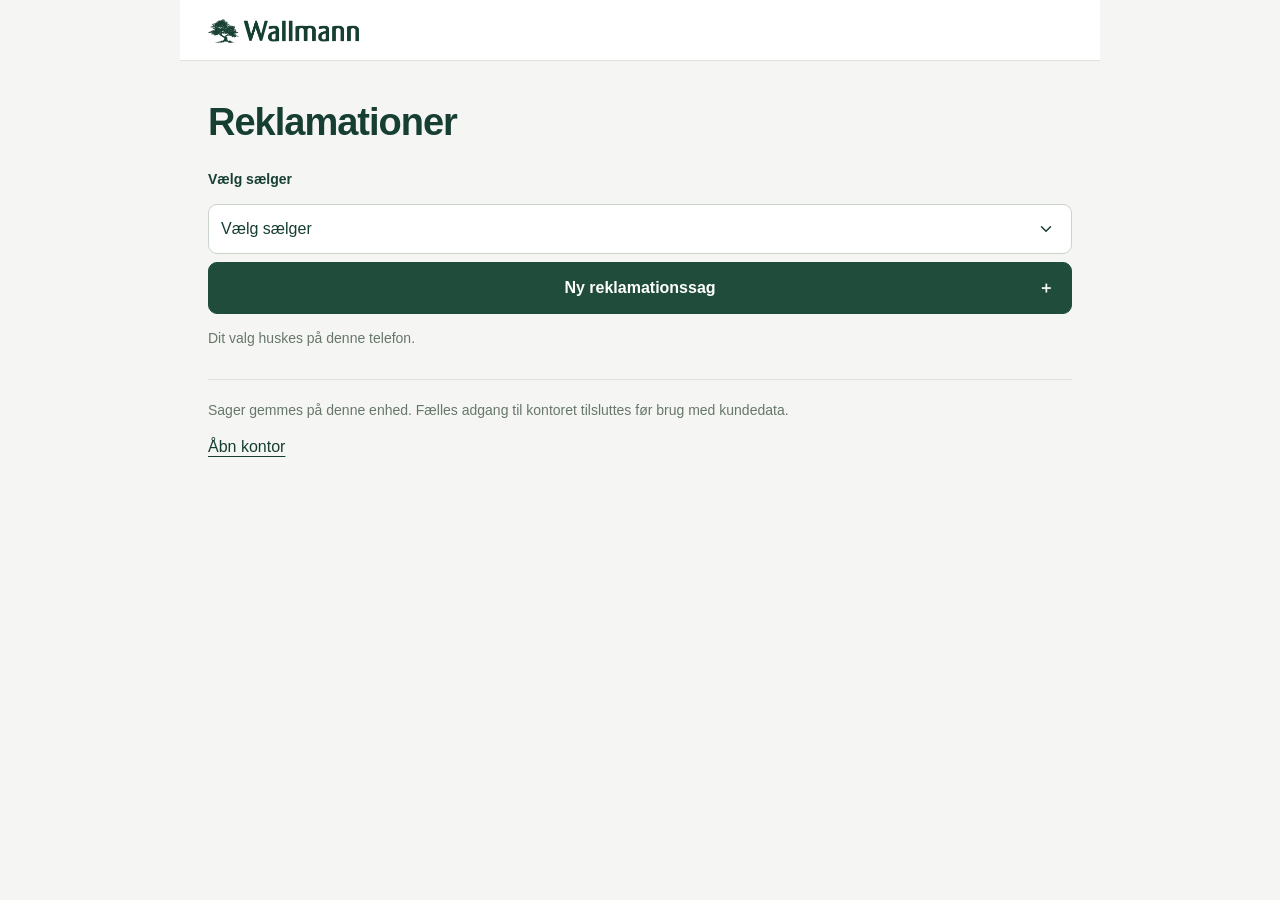
==== commit 981c9100: "1.9.28 PDF-bilag vises med pdf.js i stedet for iframe PDF-bilag tegnes nu på canvas via den eksister" ====
--- a/index.html
+++ b/index.html
@@ -1,4 +1,4 @@
-<!doctype html><html lang="da"><head><meta charset="utf-8"><meta http-equiv="Content-Security-Policy" content="default-src 'none'; script-src https://kaysaaar.github.io/reklamationer/; worker-src https://kaysaaar.github.io/reklamationer/; style-src 'self' 'unsafe-inline'; img-src 'self' data: blob:; font-src 'self' data:; connect-src 'self' https://script.google.com https://script.googleusercontent.com; media-src 'self' blob:; frame-src blob:; manifest-src 'self'; object-src 'none'; base-uri 'none'; form-action 'self'"><meta name="viewport" content="width=device-width,initial-scale=1,viewport-fit=cover"><meta name="theme-color" content="#f3f5ef"><link rel="manifest" href="manifest.webmanifest?v=1.9.27"><link rel="apple-touch-icon" href="seller-180.png"><meta name="apple-mobile-web-app-capable" content="yes"><meta name="apple-mobile-web-app-status-bar-style" content="default"><link rel="icon" type="image/png" href="seller-192.png"><meta name="apple-mobile-web-app-title" content="Reklamationer Sælger"><title>Reklamationer · Wallmann</title><link rel="stylesheet" href="style.css?v=1.9.27"><script src="config.js?v=1.9.27"></script><script src="auth.js?v=1.9.27"></script></head><body class="seller-page">
+<!doctype html><html lang="da"><head><meta charset="utf-8"><meta http-equiv="Content-Security-Policy" content="default-src 'none'; script-src https://kaysaaar.github.io/reklamationer/; worker-src https://kaysaaar.github.io/reklamationer/; style-src 'self' 'unsafe-inline'; img-src 'self' data: blob:; font-src 'self' data:; connect-src 'self' https://script.google.com https://script.googleusercontent.com; media-src 'self' blob:; manifest-src 'self'; object-src 'none'; base-uri 'none'; form-action 'self'"><meta name="viewport" content="width=device-width,initial-scale=1,viewport-fit=cover"><meta name="theme-color" content="#f3f5ef"><link rel="manifest" href="manifest.webmanifest?v=1.9.28"><link rel="apple-touch-icon" href="seller-180.png"><meta name="apple-mobile-web-app-capable" content="yes"><meta name="apple-mobile-web-app-status-bar-style" content="default"><link rel="icon" type="image/png" href="seller-192.png"><meta name="apple-mobile-web-app-title" content="Reklamationer Sælger"><title>Reklamationer · Wallmann</title><link rel="stylesheet" href="style.css?v=1.9.28"><script src="config.js?v=1.9.28"></script><script src="auth.js?v=1.9.28"></script></head><body class="seller-page">
 <header><a class="brand" href="index.html"><img src="wallmann-logo.png" alt="Wallmann"></a></header>
 <main id="sellerApp">
 <section id="home" class="home"><h1>Reklamationer</h1><label for="seller">Vælg sælger</label><select id="seller"><option value="">Vælg sælger</option></select><button id="newCase" class="primary">Ny reklamationssag <span>＋</span></button><button id="resume" hidden>Fortsæt kladde</button><button id="deleteDraft" class="danger" hidden>Slet kladde</button><p id="draftHomeStatus" role="status"></p><p class="subtle">Dit valg huskes på denne telefon.</p><p class="local-note">Sager gemmes på denne enhed. Fælles adgang til kontoret tilsluttes før brug med kundedata.</p><a class="text-link" href="office.html">Åbn kontor</a><section id="openCases" class="open-cases" hidden><div class="open-heading"><h2>Mine sager</h2><button id="refreshCases" class="text-button">Opdatér</button></div><form id="sellerSearch" class="seller-search" role="search"><label for="sellerQuery">Søg i alle mine sager</label><div class="seller-search-input"><input id="sellerQuery" type="search" placeholder="Kundenavn, adresse eller sagsnummer" enterkeyhint="search"><button type="submit" class="primary">Søg</button></div><button type="button" id="clearSellerSearch" class="text-button" hidden>Ryd søgning</button></form><p id="openCasesStatus" class="subtle" role="status"></p><div id="openCasesList" class="case-list"></div><button id="moreSellerCases" hidden>Vis flere ↓</button></section></section>
@@ -13,5 +13,5 @@
 <aside id="cameraDrawer" class="camera-drawer" hidden aria-label="Billeder til sagen"><button id="cameraHandle" class="camera-handle" aria-expanded="false" aria-controls="cameraContent"><span class="handle-mark"></span><span class="camera-title"><svg viewBox="0 0 24 24" aria-hidden="true"><path d="M3 7h4l2-3h6l2 3h4v14H3z"/><circle cx="12" cy="13" r="4"/></svg><span>Billeder <b id="photoCount">0/10</b></span></span><span id="cameraArrow" aria-hidden="true">⌃</span></button><div id="cameraContent" hidden><div class="photo-controls"><button id="selectPhotos">Vælg</button><button id="deletePhotos" class="danger" disabled hidden>Slet valgte</button></div><div id="photoStrip" class="photo-strip"></div><div class="actions"><button id="albumButton">Vælg fra telefonen</button><button id="cameraButton" class="primary">Tag billede</button></div><p id="photoStatus" class="subtle" role="status"></p></div></aside>
 <input id="cameraInput" type="file" accept="image/*" capture="environment" hidden><input id="albumInput" type="file" accept="image/*" multiple hidden>
 <dialog id="viewer"><div class="viewer-bar"><span id="viewerCount"></span><button id="closeViewer" aria-label="Luk billedvisning">×</button></div><img id="viewerImage" alt=""><div class="actions"><button id="previousImage" aria-label="Forrige billede">←</button><button id="nextImage" aria-label="Næste billede">→</button></div></dialog>
-<script src="schema.js?v=1.9.27"></script><script src="store.js?v=1.9.27"></script><script src="remote-store.js?v=1.9.27"></script><script src="case-helpers.js?v=1.9.27"></script><script src="workflow.js?v=1.9.27"></script><script src="attachment-preview.js?v=1.9.27"></script><script src="uploads.js?v=1.9.27"></script><script src="smart.js?v=1.9.27"></script><script src="case-activity.js?v=1.9.27"></script><script src="report-pdf.js?v=1.9.27"></script><script src="report-preview.js?v=1.9.27"></script>
-<script src="case-report.js?v=1.9.27"></script><script src="visit-tools.js?v=1.9.27"></script><script src="case-tools.js?v=1.9.27"></script><script src="camera.js?v=1.9.27"></script><script src="seller.js?v=1.9.27"></script><script src="settings.js?v=1.9.27"></script><script src="update.js?v=1.9.27"></script></body></html>
+<script src="schema.js?v=1.9.28"></script><script src="store.js?v=1.9.28"></script><script src="remote-store.js?v=1.9.28"></script><script src="case-helpers.js?v=1.9.28"></script><script src="workflow.js?v=1.9.28"></script><script src="attachment-preview.js?v=1.9.28"></script><script src="uploads.js?v=1.9.28"></script><script src="smart.js?v=1.9.28"></script><script src="case-activity.js?v=1.9.28"></script><script src="report-pdf.js?v=1.9.28"></script><script src="report-preview.js?v=1.9.28"></script>
+<script src="case-report.js?v=1.9.28"></script><script src="visit-tools.js?v=1.9.28"></script><script src="case-tools.js?v=1.9.28"></script><script src="camera.js?v=1.9.28"></script><script src="seller.js?v=1.9.28"></script><script src="settings.js?v=1.9.28"></script><script src="update.js?v=1.9.28"></script></body></html>
